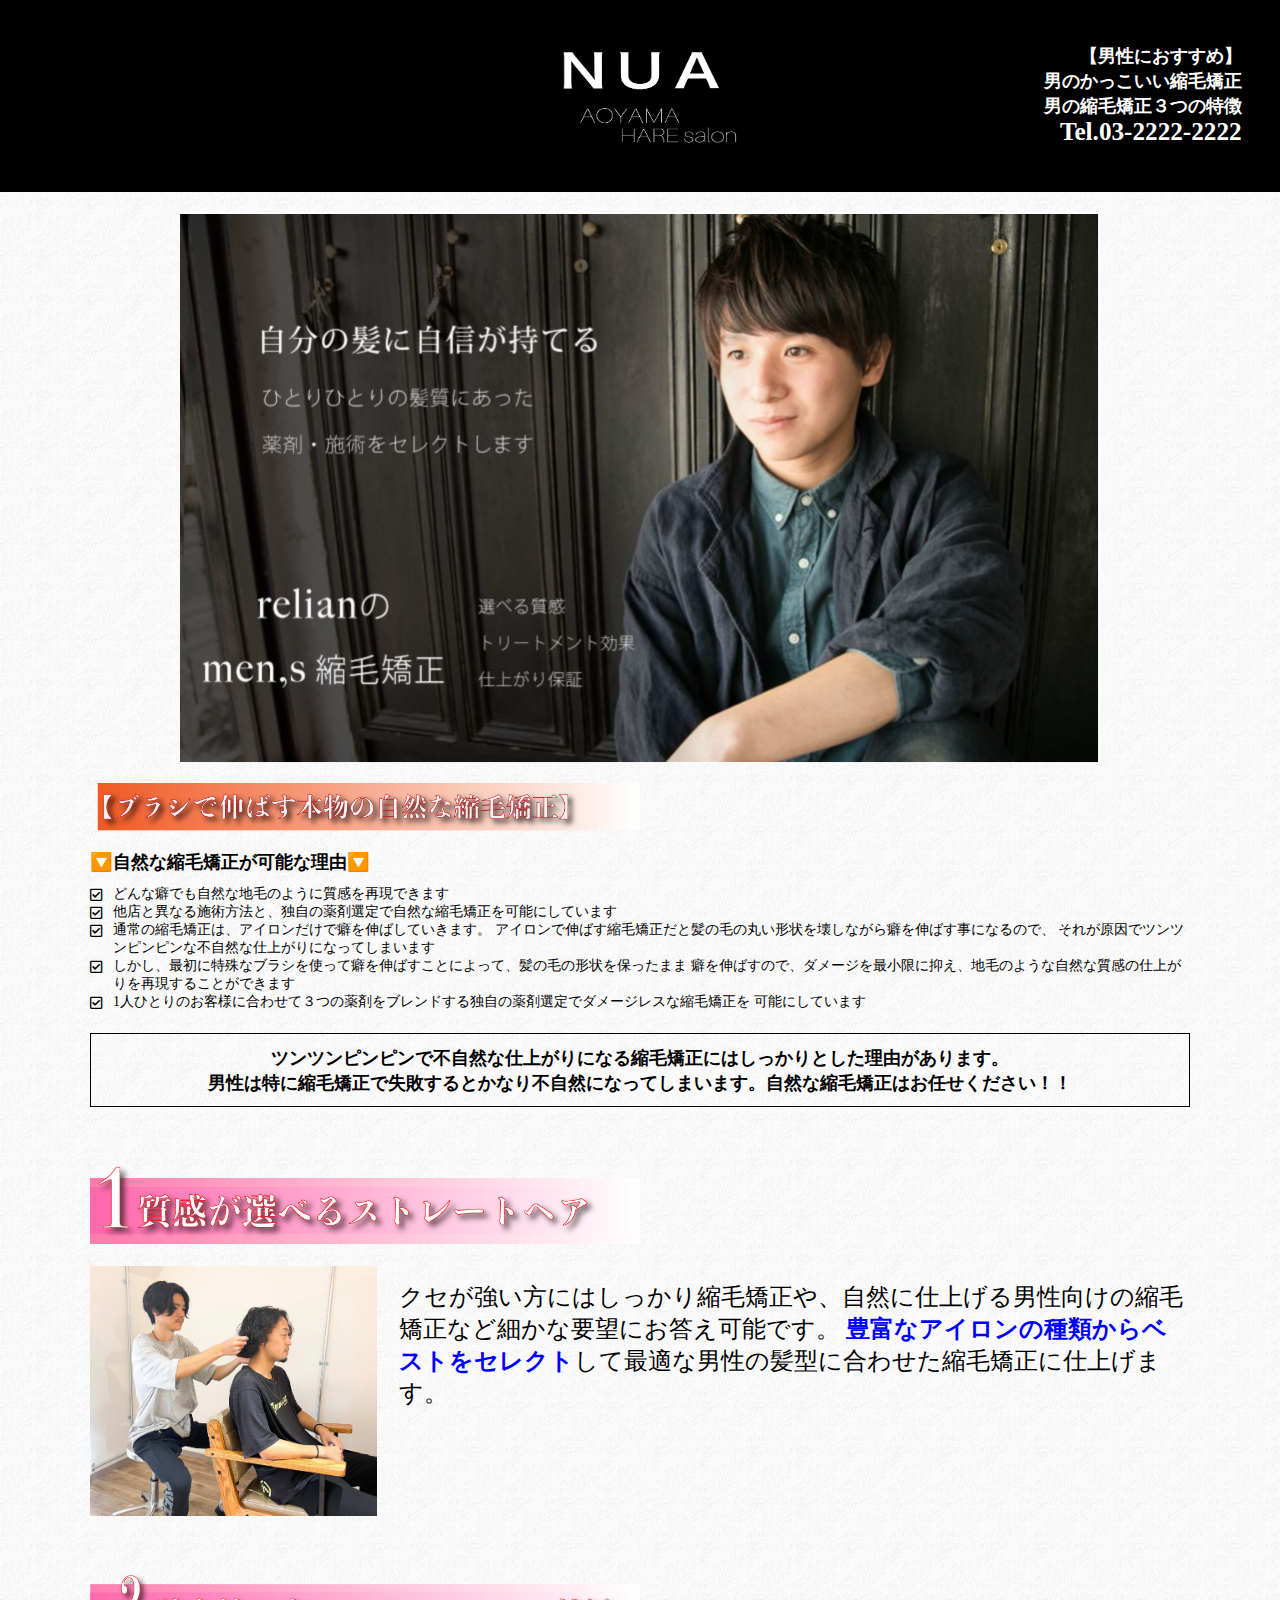
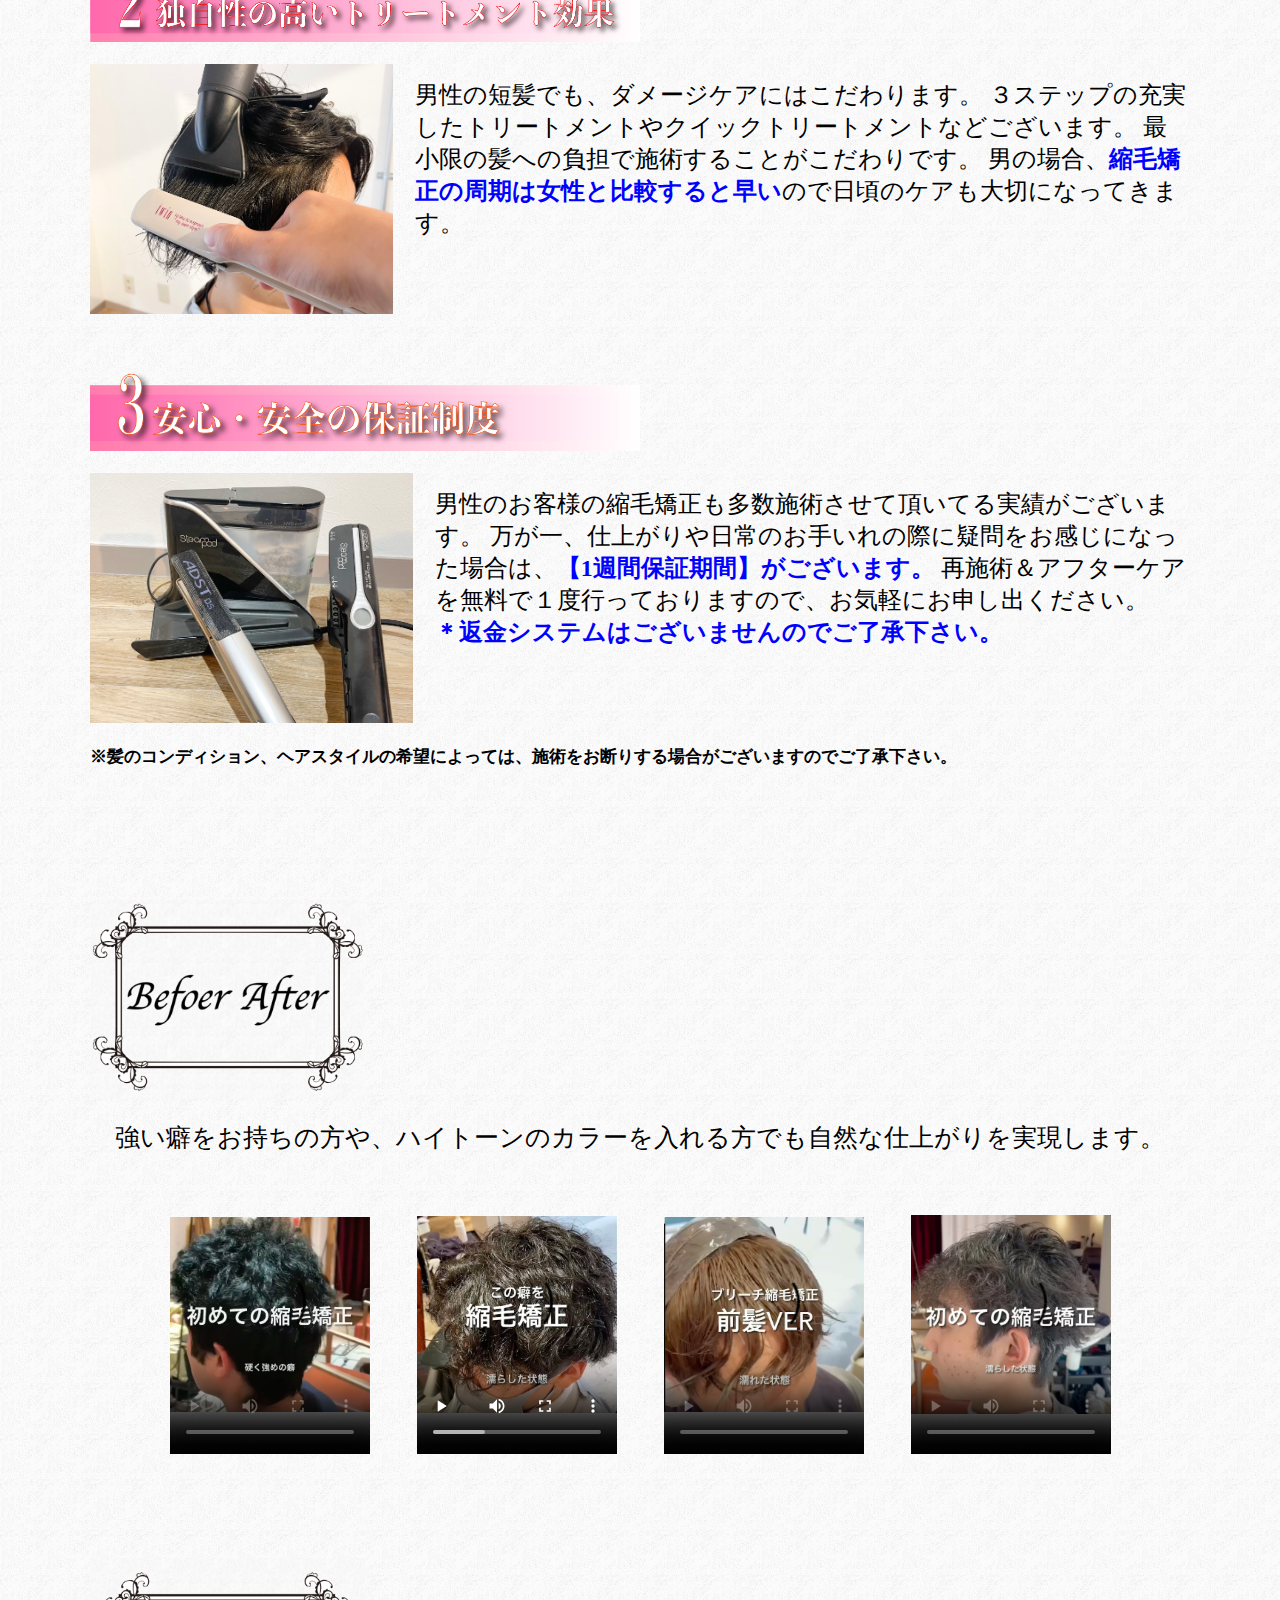
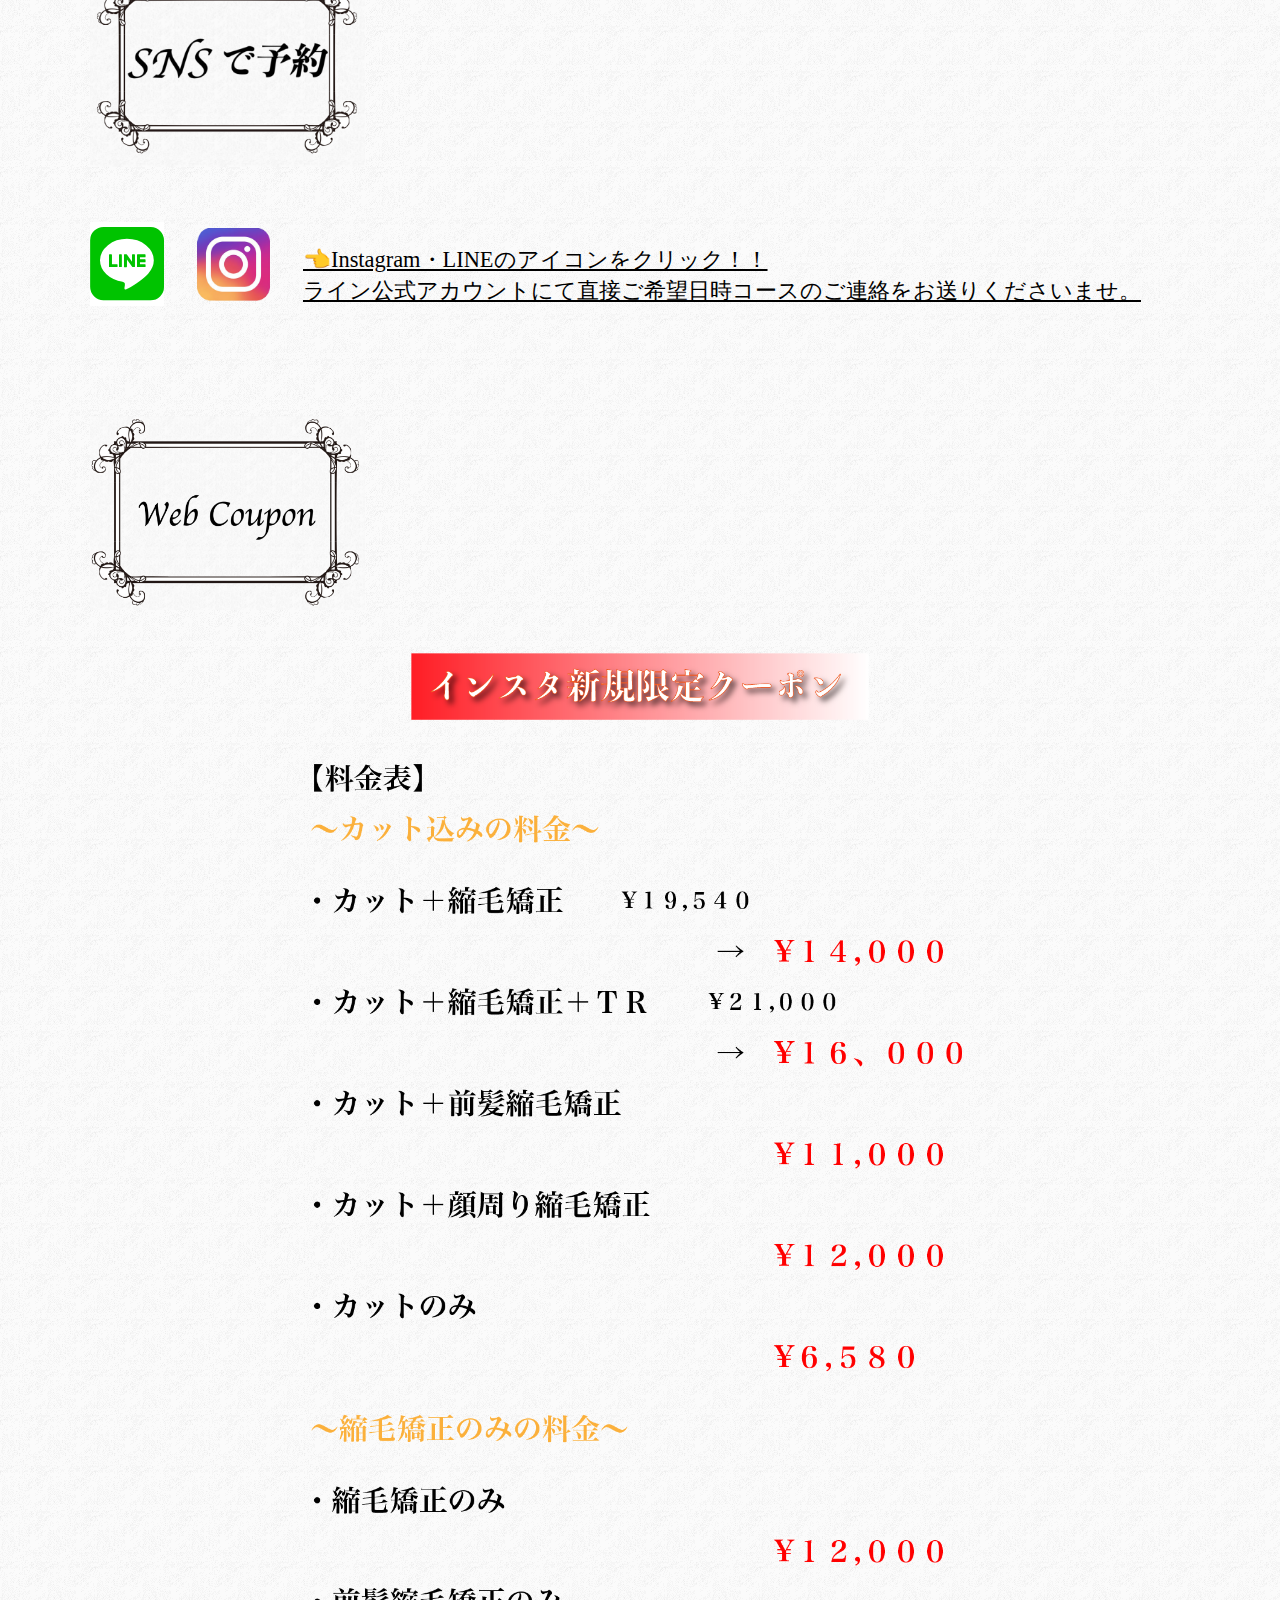
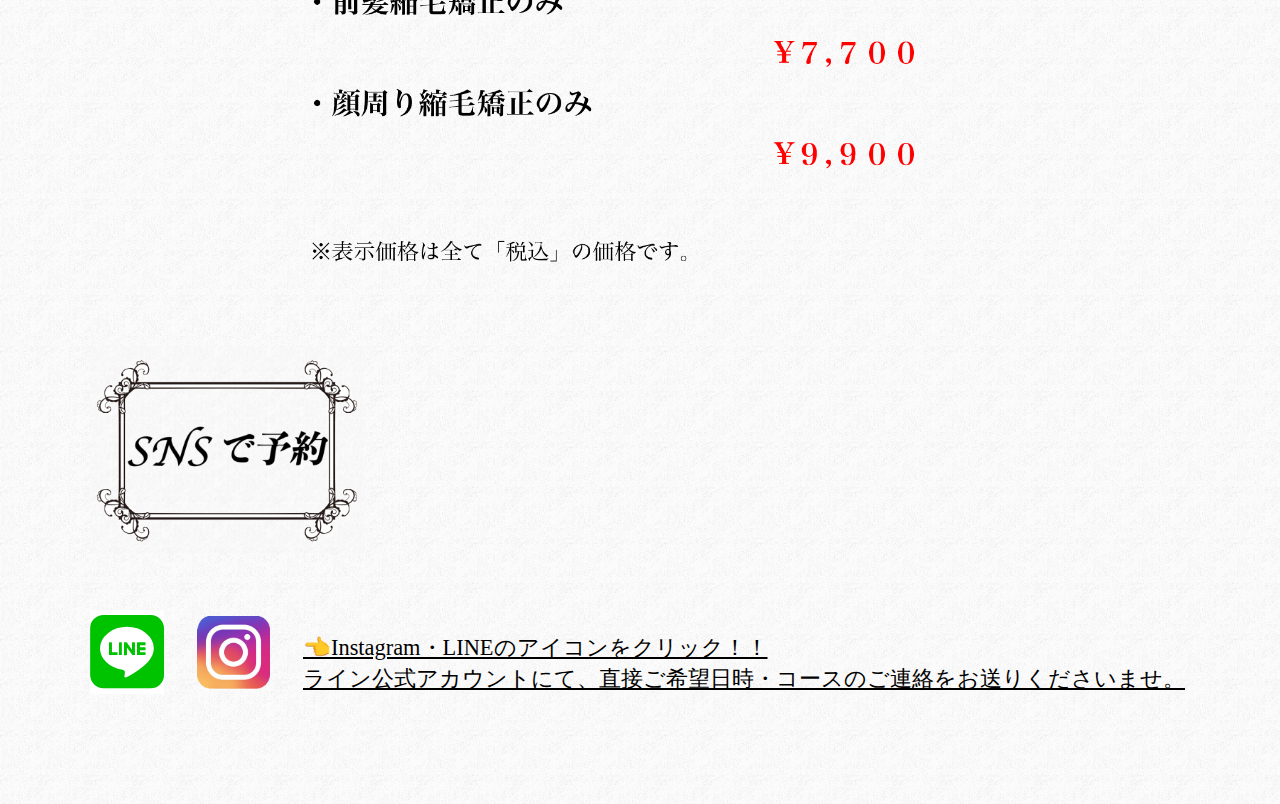
==== index.html @ cebb6ec9 "all repair" ====
<html>
  <head>
    <meta charset="UTF-8">
    <meta name="viewport" content="width=device-width, initial-scale=1.0">
    <title>landing page</title>
    <link rel="stylesheet" href="index.css">
    <link href="https://use.fontawesome.com/releases/v5.15.1/css/all.css" rel="stylesheet">
  </head>
  <body style="background-image: url(images/b001.gif);">
    <header>
      <div class="header-left">
        <a href="#"><img src="images/logo-image1.png" class="logo"></a>
      </div>
      <div class="header-right">
        <h5>【男性におすすめ】</h5>
        <h5>男のかっこいい縮毛矯正</h5>
        <h5>男の縮毛矯正３つの特徴</h5>
        <h4>Tel.03-2222-2222</h4>
      </div>
    </header>

    <div class="main">
      <div class="top-wrapper">
        <img src = "images/top.png" class="top-img">
      </div>
    

      <div class="contents">
        <div class="content">
          <div class="heading">
            <img src="images/top-title_1.png" class="ex-title">
            <h4>🔽自然な縮毛矯正が可能な理由🔽</h4>
          </div>
          <div class="explain">
            <i class="far fa-check-square fa-1x"></i>
            <p>どんな癖でも自然な地毛のように質感を再現できます</p>
          </div>
          <div class="explain">
            <i class="far fa-check-square fa-1x"></i>
            <p>他店と異なる施術方法と、独自の薬剤選定で自然な縮毛矯正を可能にしています</p>
          </div>
          <div class="explain">
              <i class="far fa-check-square fa-1x"></i>
              <p>通常の縮毛矯正は、アイロンだけで癖を伸ばしていきます。
                 アイロンで伸ばす縮毛矯正だと髪の毛の丸い形状を壊しながら癖を伸ばす事になるので、
                それが原因でツンツンピンピンな不自然な仕上がりになってしまいます</p>
          </div>
          <div class="explain">
            <i class="far fa-check-square fa-1x"></i>
            <p>しかし、最初に特殊なブラシを使って癖を伸ばすことによって、髪の毛の形状を保ったまま
               癖を伸ばすので、ダメージを最小限に抑え、地毛のような自然な質感の仕上がりを再現することができます</p>
          </div>
          <div class="explain">
            <i class="far fa-check-square fa-1x"></i>
            <p>1人ひとりのお客様に合わせて３つの薬剤をブレンドする独自の薬剤選定でダメージレスな縮毛矯正を
                 可能にしています</p>
          </div>
          <h3>ツンツンピンピンで不自然な仕上がりになる縮毛矯正にはしっかりとした理由があります。<br>
              男性は特に縮毛矯正で失敗するとかなり不自然になってしまいます。自然な縮毛矯正はお任せください！！</h3>
        </div>
        <div class="titles">
          <div class="title1">
            <img src="images/title.png" class="title-img">
            <div class="procedure">
              <img src="images/sample1.jpg" alt="content1" class="content-img">
              <p>
                クセが強い方にはしっかり縮毛矯正や、自然に仕上げる男性向けの縮毛矯正など細かな要望にお答え可能です。
                <span>豊富なアイロンの種類からベストをセレクト</span>して最適な男性の髪型に合わせた縮毛矯正に仕上げます。
              </p>
            </div>
          </div>

          <div class="title2">
            <img src="images/title2.png" class="title-img2">
            <div class="procedure">
              <img src="images/sample2.jpg" alt="content2" class="content-img2">
              <p>
                男性の短髪でも、ダメージケアにはこだわります。
                ３ステップの充実したトリートメントやクイックトリートメントなどございます。
                最小限の髪への負担で施術することがこだわりです。
                男の場合、<span>縮毛矯正の周期は女性と比較すると早い</span>ので日頃のケアも大切になってきます。
              </p>
            </div>
          </div>

          <div class="title3">
            <img src="images/title3.png" class="title-img">
            <div class="procedure">
              <img src="images/sample3.jpg" alt="content3" class="content-img3">
              <p>
                男性のお客様の縮毛矯正も多数施術させて頂いてる実績がございます。</span>
                万が一、仕上がりや日常のお手いれの際に疑問をお感じになった場合は、<span>【1週間保証期間】がございます。</span>
                再施術＆アフターケアを無料で１度行っておりますので、お気軽にお申し出ください。<br>
                <span>＊返金システムはございませんのでご了承下さい。</span>
              </p>
            </div>
            <h5 class="supplement">※髪のコンディション、ヘアスタイルの希望によっては、施術をお断りする場合がございますのでご了承下さい。</h5>
          </div>
        </div>

        <div class="change">
          <img src="images/b&a.png" class="ba-img">
          <div class="media">
            <p class="introduce">
              強い癖をお持ちの方や、ハイトーンのカラーを入れる方でも自然な仕上がりを実現します。
            </p>
            <video src="images/movie4.mp4" poster="images/pic4.png" controls class="video"></video>
            <video src="images/movie1.mp4" poster="images/pic1.png" controls class="video"></video>
            <video src="images/movie2.mp4" poster="images/pic2.png" controls class="video"></video>
            <video src="images/movie6.mp4" poster="images/pic6.png" controls class="video"></video>
          </div>
        </div>

        <div class="reserve">
          <img src="images/sns.png" class="reserve-img">
          <div class="line">
            <a href="#"><i class="fab fa-line fa-6x"></i></a>
            <a href="https://instagram.com/yamaki161?utm_medium=copy_link"><img src="images/insta.png" class="insta"></a>
            <p>👈Instagram・LINEのアイコンをクリック！！<br>
              ライン公式アカウントにて直接ご希望日時コースのご連絡をお送りくださいませ。
            </p>
          </div>
        </div>
        
        <div class="coupons">
          <img src="images/coupon-title.png" class="coupon-img">
          <div class="coupon">
            <img src="images/coupon.png" class="coupon-price1">
            <img src="images/price1.png" alt="coupon1" class="coupon-price2">
          </div>
        </div>

        <div class="reserve">
          <img src="images/sns.png" class="reserve-img">
          <!-- <h1>SNSで簡単予約</h1> -->
          <div class="line">
            <a href="#"><i class="fab fa-line fa-6x"></i></a>
            <a href="https://instagram.com/yamaki161?utm_medium=copy_link"><img src="images/insta.png" class="insta"></a>
            <p>👈Instagram・LINEのアイコンをクリック！！<br>
              ライン公式アカウントにて、直接ご希望日時・コースのご連絡をお送りくださいませ。
            </p>
          </div>
        </div>
      </div>
    </div>
  </body>
</html>
---- index.css ----
/* リセットCSS */
body {
  font-family: serif;
  font-size: 14px;
  color: black;
  margin: 0 auto;
  /* background-color: white; */
}

h1,h2,h3,h4,h5,h6,p {
  padding: 0 0;
  margin: 0;
}

ul,li {
  padding: 0;
  margin: 0;
}

/* header */
header {
  background-color: black;
  display: flex;

}

.header-left {
  width: 60%;
  margin-left: 30%;
}

.header-right {
  color: white;
  margin-top: 30px;
  padding-top: 1%;
  padding-right: 3%;
  width: 40%;
  text-align: right;
}

.header-right h5 {
  font-size: 130%;
}

.header-right h4 {
  font-size: 180%;
  text-align: right;
}

.logo {
  width: 220px;
  height: 120px;
  margin: 7% auto;
  display: block;
}

/* ここからメイン */
.top-img {
  width: 920px;
  margin: 20px auto;
  display: block;
}

.contents {
  width: 1100px;
  margin: 20px auto;
}

.ex-title {
  width: 50%;
}

.heading h4 {
  margin: 1% 0;
  font-size: 130%;
}

.fa-check-square {
  margin-top: 0.2%;
  margin-right: 1%;
}

.explain {
  display: flex;
}

.content h3 {
  margin-top: 2%;
  border: 1px solid  black;
  padding: 1% 3%;
  font-size: 130%;
  text-align: center;
}

.title1 span, .title2 span, .title3 span {
  color: blue;
  font-weight: bold;
}

.title1 p, .title2 p, .title3 p { 
  margin-left: 2%;
  margin-top: 15px;
}

.title1 , .title2 , .title3  { 
  margin-top: 5%;
}

.title-img {
  width: 50%;
  margin-bottom: 2%;
}

.title-img2 {
  width: 50%;
  margin-bottom: 2%;
}

.content-img, .content-img3, .content-img2 {
  height: 250px;
}

.procedure {
  display: flex;
  /* text-align: center; */
}

.procedure p { 
  font-size: 170%;
}

.supplement {
  font-size: 120%;
  flex-wrap: nowrap;
  margin-top: 2%;
}

.change {
  margin-top: 7%;
  margin-bottom: 2%;
  font-size: 200%;
}

.ba-img {
  width: 25%;
  margin-top: 5%;
}

.media {
  width: 1100px;
  margin: 0 auto;
  text-align: center;
}

.introduce {
  font-size: 90%;
  margin-top: 2%;
}

.video {
  width: 200px;
  height: 280px;
  margin: 20px;
}

.coupon {
  text-align: center;
}

.coupons {
  text-align: left;
  margin-bottom: 80px;
}

.coupon-img {
  width: 25%;
  margin-bottom: 3%;
}

.coupon-price1 {
  height: 70px;
  display: flex;
  flex-direction: column;
  margin: 10px auto 40px;
}

.coupon-price2 {
  width: 60%;
}

.reserve {
  margin: 7% 0 10%;
}

.reserve-img {
  width: 25%;
  margin-bottom: 3%;
}

.reserve h1 {
  color: white;
  background-color: black;
  width: 22%;
  height: 5%;
  padding: 2% 3%;
  font-size: 155%;
  display: block;
}

.line {
  display: flex;
  align-items: flex-end;
  margin-top: 2%;
}

.line a {
  margin-right: 3%;
}

.fa-line {
  color: #00c300;
  background-color: white;
}

.insta {
  width: 73px;
  margin-bottom: 5px;
}

.reserve p {
  font-size: 160%;
  /* border-bottom: double 1px black; */
  text-decoration:underline solid black;
}


/* レスポンシブ携帯 */
@media screen and (max-width: 599px) {
  /* タブレット用レイアウト 600px以上の範囲に収めるデザインはこの中に記述 */

  .logo {
    width: 90px;
    height: 40px;
    margin: 7% auto;
    display: block;
  }

  .header-right {
    width: 48%;
    margin-top: initial;
  }

  .header-right h5 {
    font-size: 60%;
  }

  .header-right h4 {
    font-size: 60%;
  }

  .top-img {
    width: 340px;
    margin: 10px auto;
  }

  .contents, .change, .coupons, .reserve {
    width: 360px;
  }

  .content {
    width: 360px;
    margin: 0 auto;
  }

  .ex-title {
    width: 55%;
  }

  .content h4 {
    font-size: 75%;
  }

  .content h3 {
    font-size: 70%;
  }

  .titles {
    width: 360px;
    margin: 20px auto;
  }

  .title-img {
    width: 60%;
  }
  
  .title-img2 {
    width: 70%;
  }

  .explain p {
    flex-wrap: wrap;
    font-size: 60%;
  }

  .content-img, .content-img2 {
    height: 120px;
  }

  .content-img3 {
    height: 130px;
  }

  .procedure p {
    flex-wrap: wrap;
    font-size: 60%;
    width: 350px;
    margin-top: 1px;
  }

  .supplement {
    font-size: 60%;
  }

  .media {
    width: 360px;
  }

  .introduce {
    font-size: 60%;
  }

  .video {
    width: 130px;
    height: 180px;
    margin: 10px;
  }

  .coupon-price1 {
    width: 300px;
    height: 40px;
  }

  .coupon-price2 {
    width: 75%;
  }
  
  .reserve p {
    font-size: 80%;
    flex-wrap: wrap;
  }

}

 /* i pad  */
 @media screen and (min-width:768px) and ( max-width:1024px) {
  .top-img {
    width: 700px;
    margin: 20px auto;
  }

  .contents, .change, .coupons, .reserve {
    width: 700px;
  }

  .content {
    width: 700px;
    margin: 0 auto;
  }

  .ex-title {
    width: 55%;
  }

  .content h4 {
    font-size: 95%;
  }

  .content h3 {
    font-size: 90%;
  }

  .titles {
    width: 700px;
    margin: 20px auto;
  }

  .explain p {
    flex-wrap: wrap;
    font-size: 80%;
  }

  /* .content-img, .content-img3 {
    height: 30px;
    width: 180px;
  }

  .content-img2 {
    height: 250px;
  } */

  .content-img {
    margin-top: 2%;
  }

  .procedure p {
    flex-wrap: wrap;
    font-size: 118%;
    width: 700px;
  }

  .supplement {
    font-size: 90%;
  }

  .media {
    width: 700px;
  }

  .introduce {
    font-size: 90%;
  }

  .video {
    width: 250px;
    height: 280px;
    margin-right: 20px;
  }

  .coupon-price1 {
    width: 400px;
    height: 40px;
  }

  .coupon-price2 {
    width: 75%;
  }
  
  .reserve p {
    font-size: 100%;
    flex-wrap: wrap;
  }

}
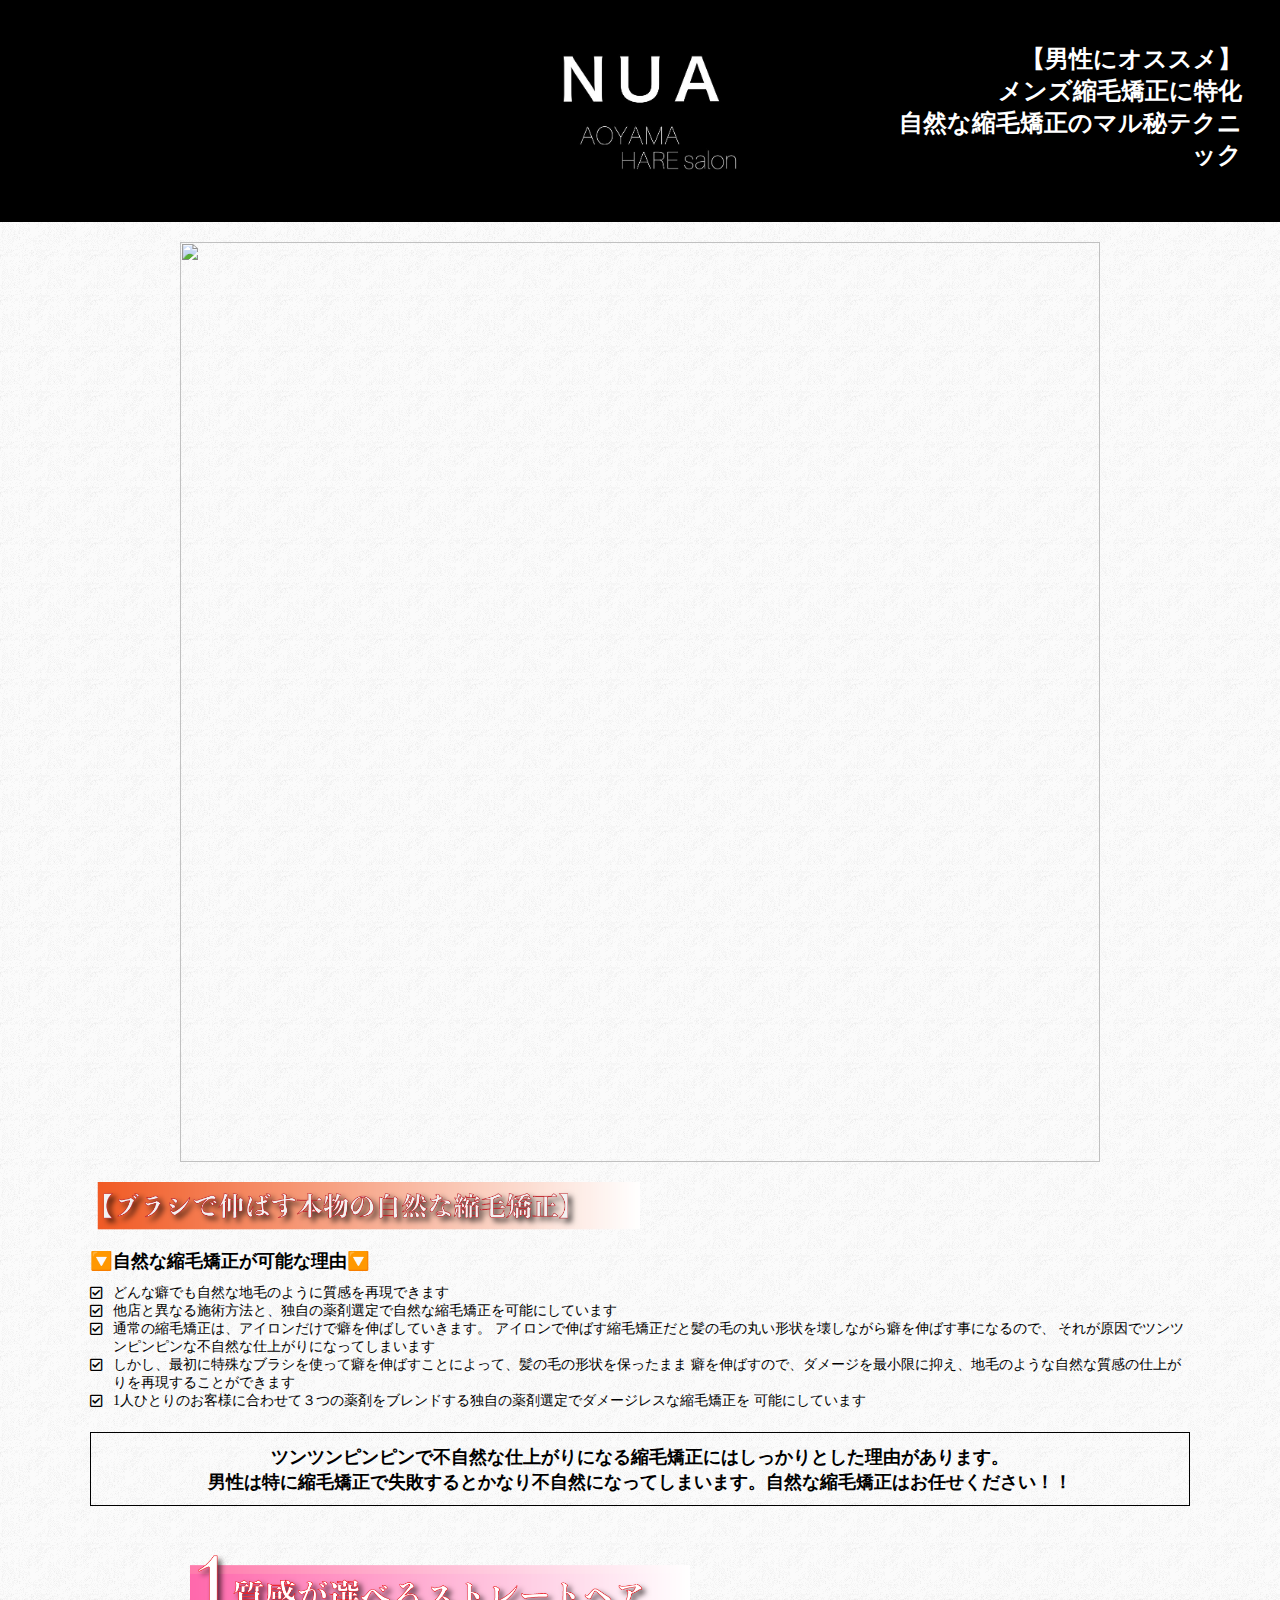
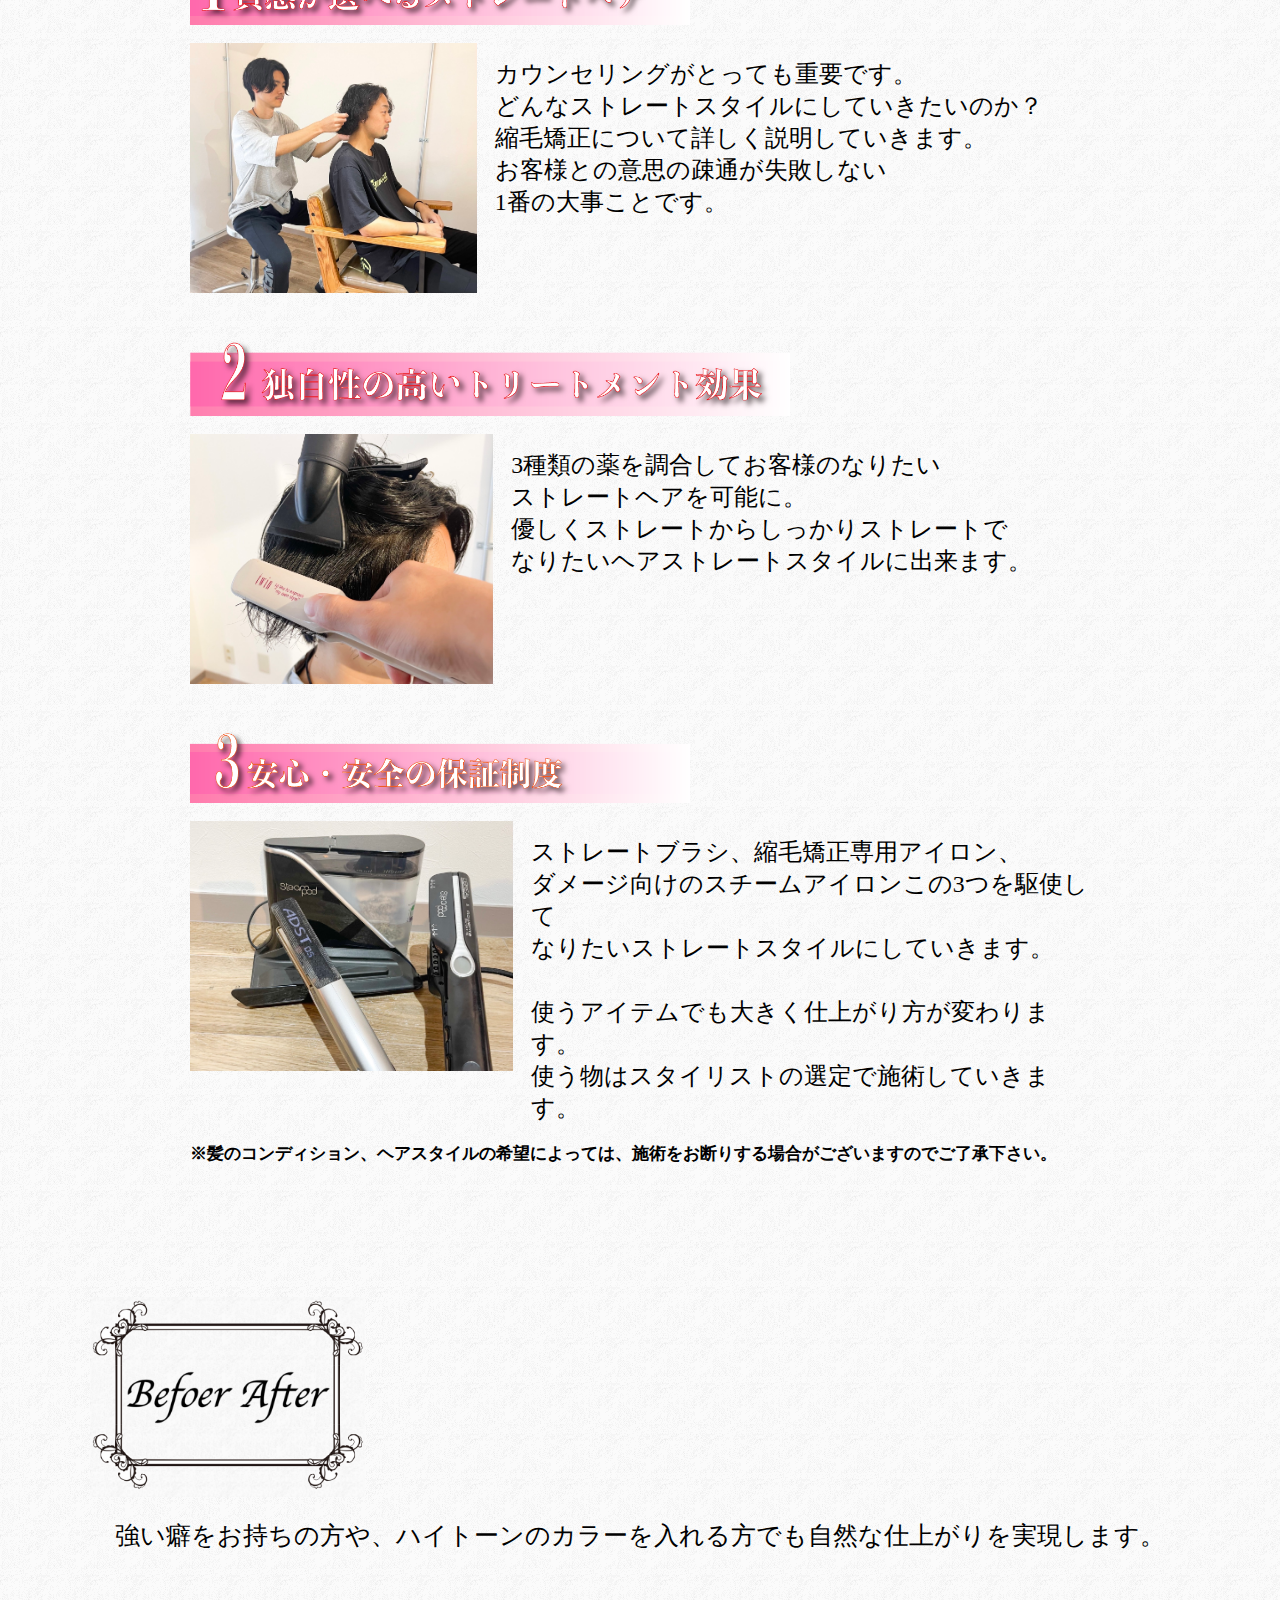
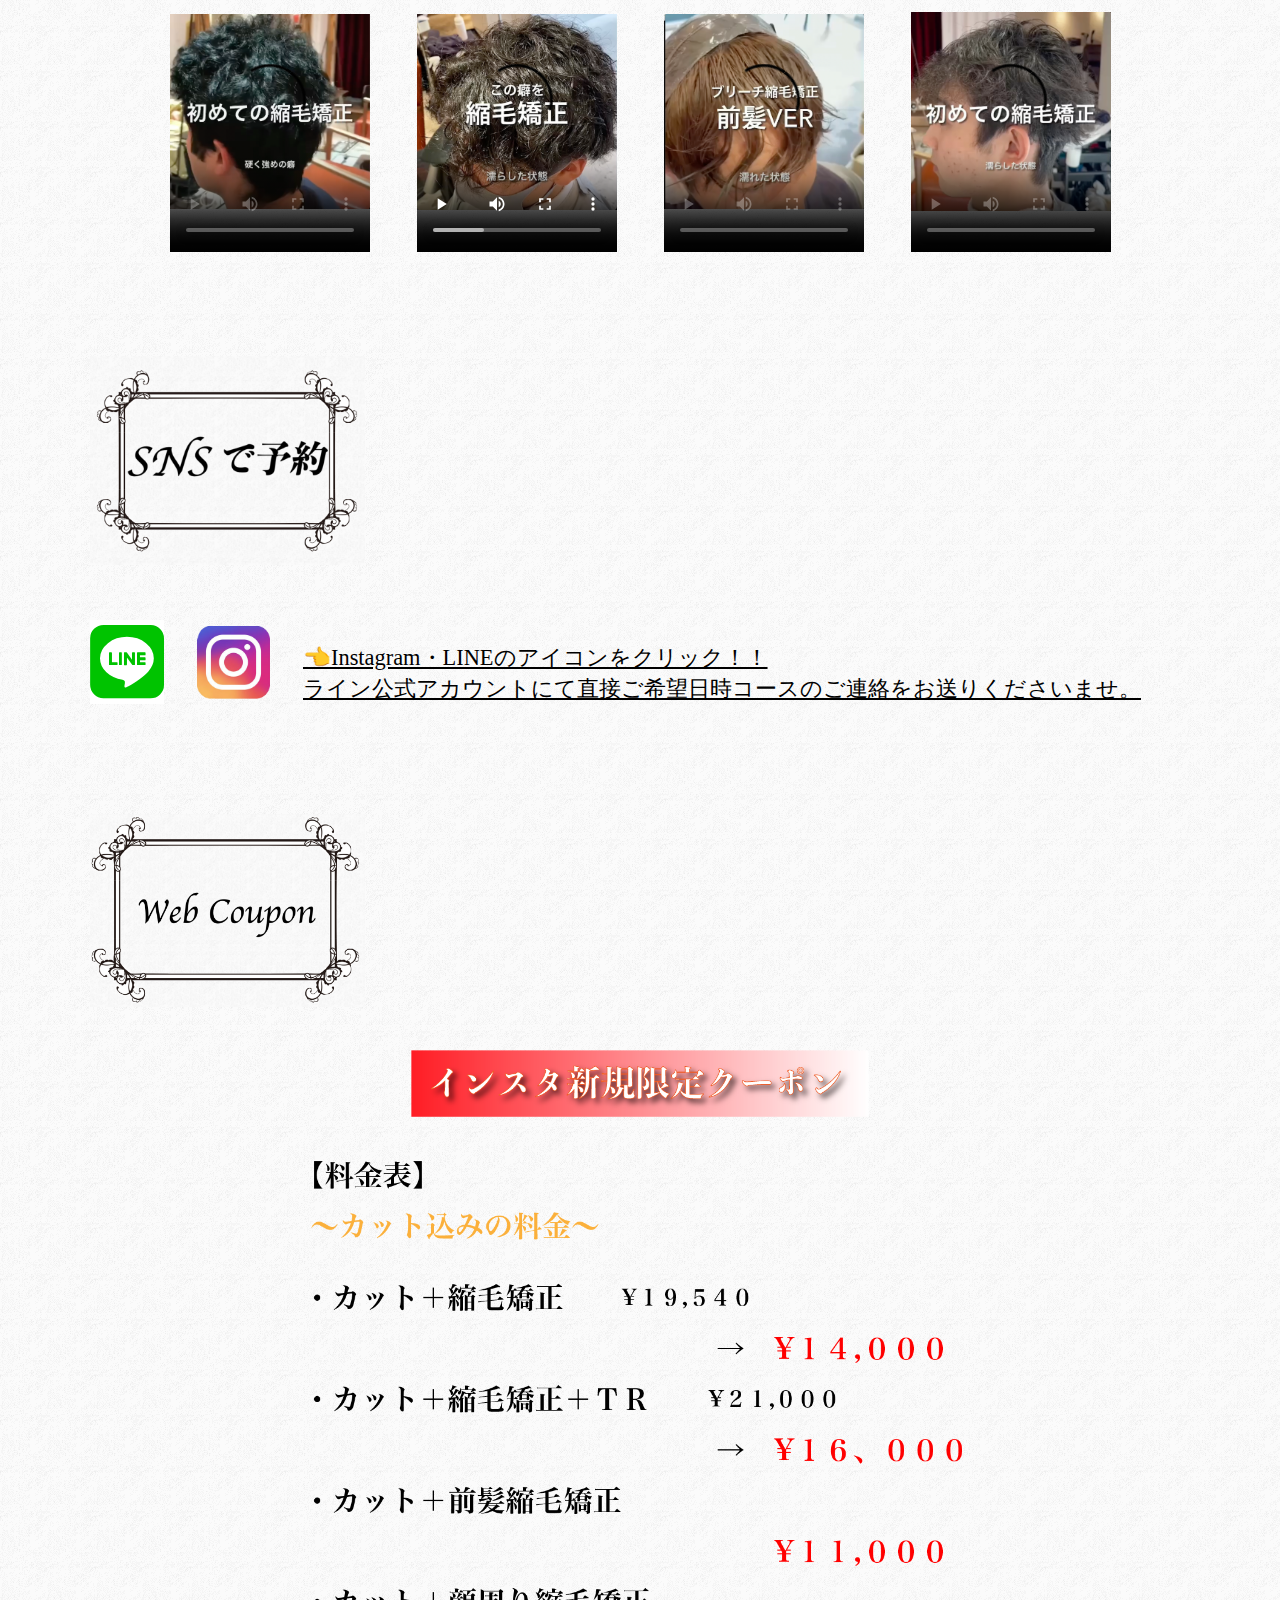
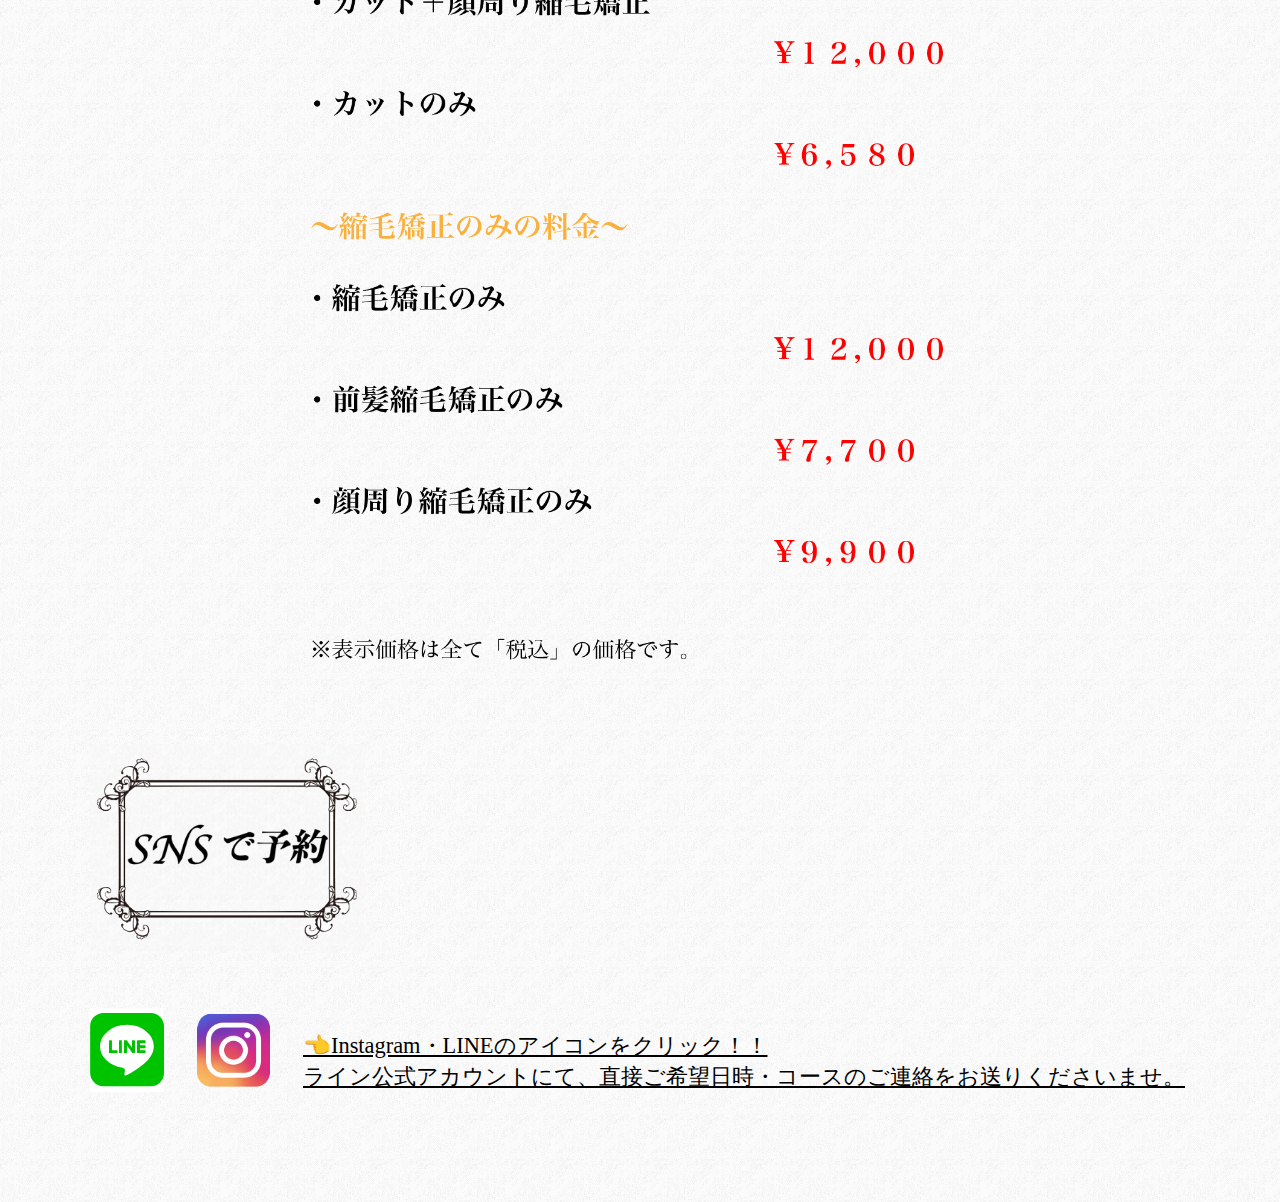
==== commit d895f1d9: "all repair" ====
--- a/index.html
+++ b/index.html
@@ -12,16 +12,15 @@
         <a href="#"><img src="images/logo-image1.png" class="logo"></a>
       </div>
       <div class="header-right">
-        <h5>【男性におすすめ】</h5>
-        <h5>男のかっこいい縮毛矯正</h5>
-        <h5>男の縮毛矯正３つの特徴</h5>
-        <h4>Tel.03-2222-2222</h4>
+        <h6>【男性にオススメ】</h6>
+        <h6>メンズ縮毛矯正に特化</h6>
+        <h6>自然な縮毛矯正のマル秘テクニック</h6>
       </div>
     </header>
 
     <div class="main">
       <div class="top-wrapper">
-        <img src = "images/top.png" class="top-img">
+        <img src = "images/salon2.png" class="top-img">
       </div>
     
 
@@ -64,8 +63,11 @@
             <div class="procedure">
               <img src="images/sample1.jpg" alt="content1" class="content-img">
               <p>
-                クセが強い方にはしっかり縮毛矯正や、自然に仕上げる男性向けの縮毛矯正など細かな要望にお答え可能です。
-                <span>豊富なアイロンの種類からベストをセレクト</span>して最適な男性の髪型に合わせた縮毛矯正に仕上げます。
+                カウンセリングがとっても重要です。<br>
+                どんなストレートスタイルにしていきたいのか？<br>
+                縮毛矯正について詳しく説明していきます。<br>
+                お客様との意思の疎通が失敗しない<br>
+                1番の大事ことです。
               </p>
             </div>
           </div>
@@ -75,10 +77,10 @@
             <div class="procedure">
               <img src="images/sample2.jpg" alt="content2" class="content-img2">
               <p>
-                男性の短髪でも、ダメージケアにはこだわります。
-                ３ステップの充実したトリートメントやクイックトリートメントなどございます。
-                最小限の髪への負担で施術することがこだわりです。
-                男の場合、<span>縮毛矯正の周期は女性と比較すると早い</span>ので日頃のケアも大切になってきます。
+                3種類の薬を調合してお客様のなりたい<br>
+                ストレートヘアを可能に。<br>
+                優しくストレートからしっかりストレートで<br>
+                なりたいヘアストレートスタイルに出来ます。
               </p>
             </div>
           </div>
@@ -88,10 +90,12 @@
             <div class="procedure">
               <img src="images/sample3.jpg" alt="content3" class="content-img3">
               <p>
-                男性のお客様の縮毛矯正も多数施術させて頂いてる実績がございます。</span>
-                万が一、仕上がりや日常のお手いれの際に疑問をお感じになった場合は、<span>【1週間保証期間】がございます。</span>
-                再施術＆アフターケアを無料で１度行っておりますので、お気軽にお申し出ください。<br>
-                <span>＊返金システムはございませんのでご了承下さい。</span>
+                ストレートブラシ、縮毛矯正専用アイロン、<br>
+                ダメージ向けのスチームアイロンこの3つを駆使して<br>
+                なりたいストレートスタイルにしていきます。<br>
+　　　　　　　　　 <br>
+                使うアイテムでも大きく仕上がり方が変わります。<br>
+                使う物はスタイリストの選定で施術していきます。<br>
               </p>
             </div>
             <h5 class="supplement">※髪のコンディション、ヘアスタイルの希望によっては、施術をお断りする場合がございますのでご了承下さい。</h5>
--- a/index.css
+++ b/index.css
@@ -38,18 +38,14 @@
   text-align: right;
 }
 
-.header-right h5 {
-  font-size: 130%;
-}
-
-.header-right h4 {
-  font-size: 180%;
+.header-right h6 {
+  font-size: 170%;
   text-align: right;
 }
 
 .logo {
   width: 220px;
-  height: 120px;
+  height: 150px;
   margin: 7% auto;
   display: block;
 }
@@ -92,6 +88,11 @@
   text-align: center;
 }
 
+.titles {
+  width: 900px;
+  margin: 0 auto;
+}
+
 .title1 span, .title2 span, .title3 span {
   color: blue;
   font-weight: bold;
@@ -107,12 +108,12 @@
 }
 
 .title-img {
-  width: 50%;
+  width: 500px;
   margin-bottom: 2%;
 }
 
 .title-img2 {
-  width: 50%;
+  width: 600px;
   margin-bottom: 2%;
 }
 
@@ -286,11 +287,14 @@
 
   .titles {
     width: 360px;
-    margin: 20px auto;
   }
 
   .title-img {
     width: 60%;
+  }
+
+  .procedure {
+    text-align: center;
   }
   
   .title-img2 {
@@ -302,12 +306,19 @@
     font-size: 60%;
   }
 
-  .content-img, .content-img2 {
+  .content-img2 {
+    width: 180px;
+    height: 130px;
+  }
+
+  .content-img, .content-img3 {
     height: 120px;
-  }
-
-  .content-img3 {
-    height: 130px;
+    width: 180px;
+  }
+
+  .procedure {
+    flex-direction: column;
+    
   }
 
   .procedure p {
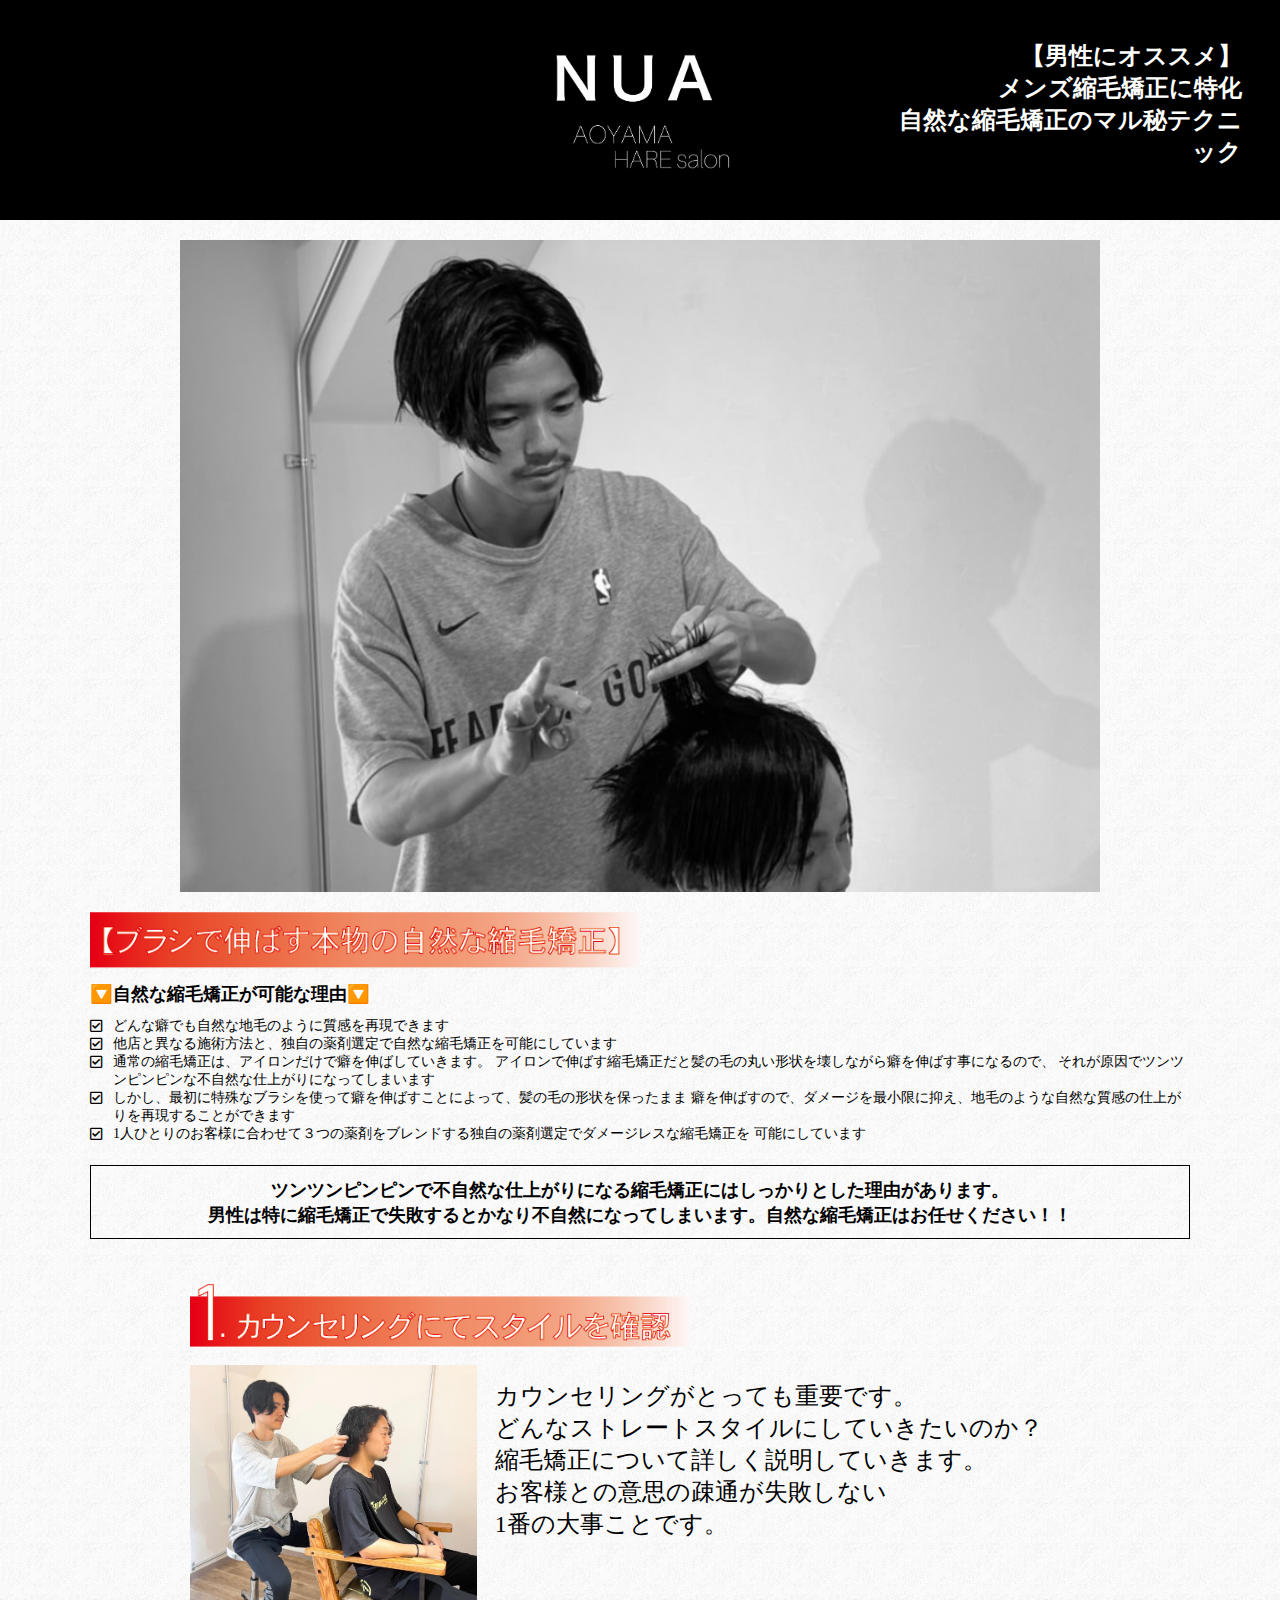
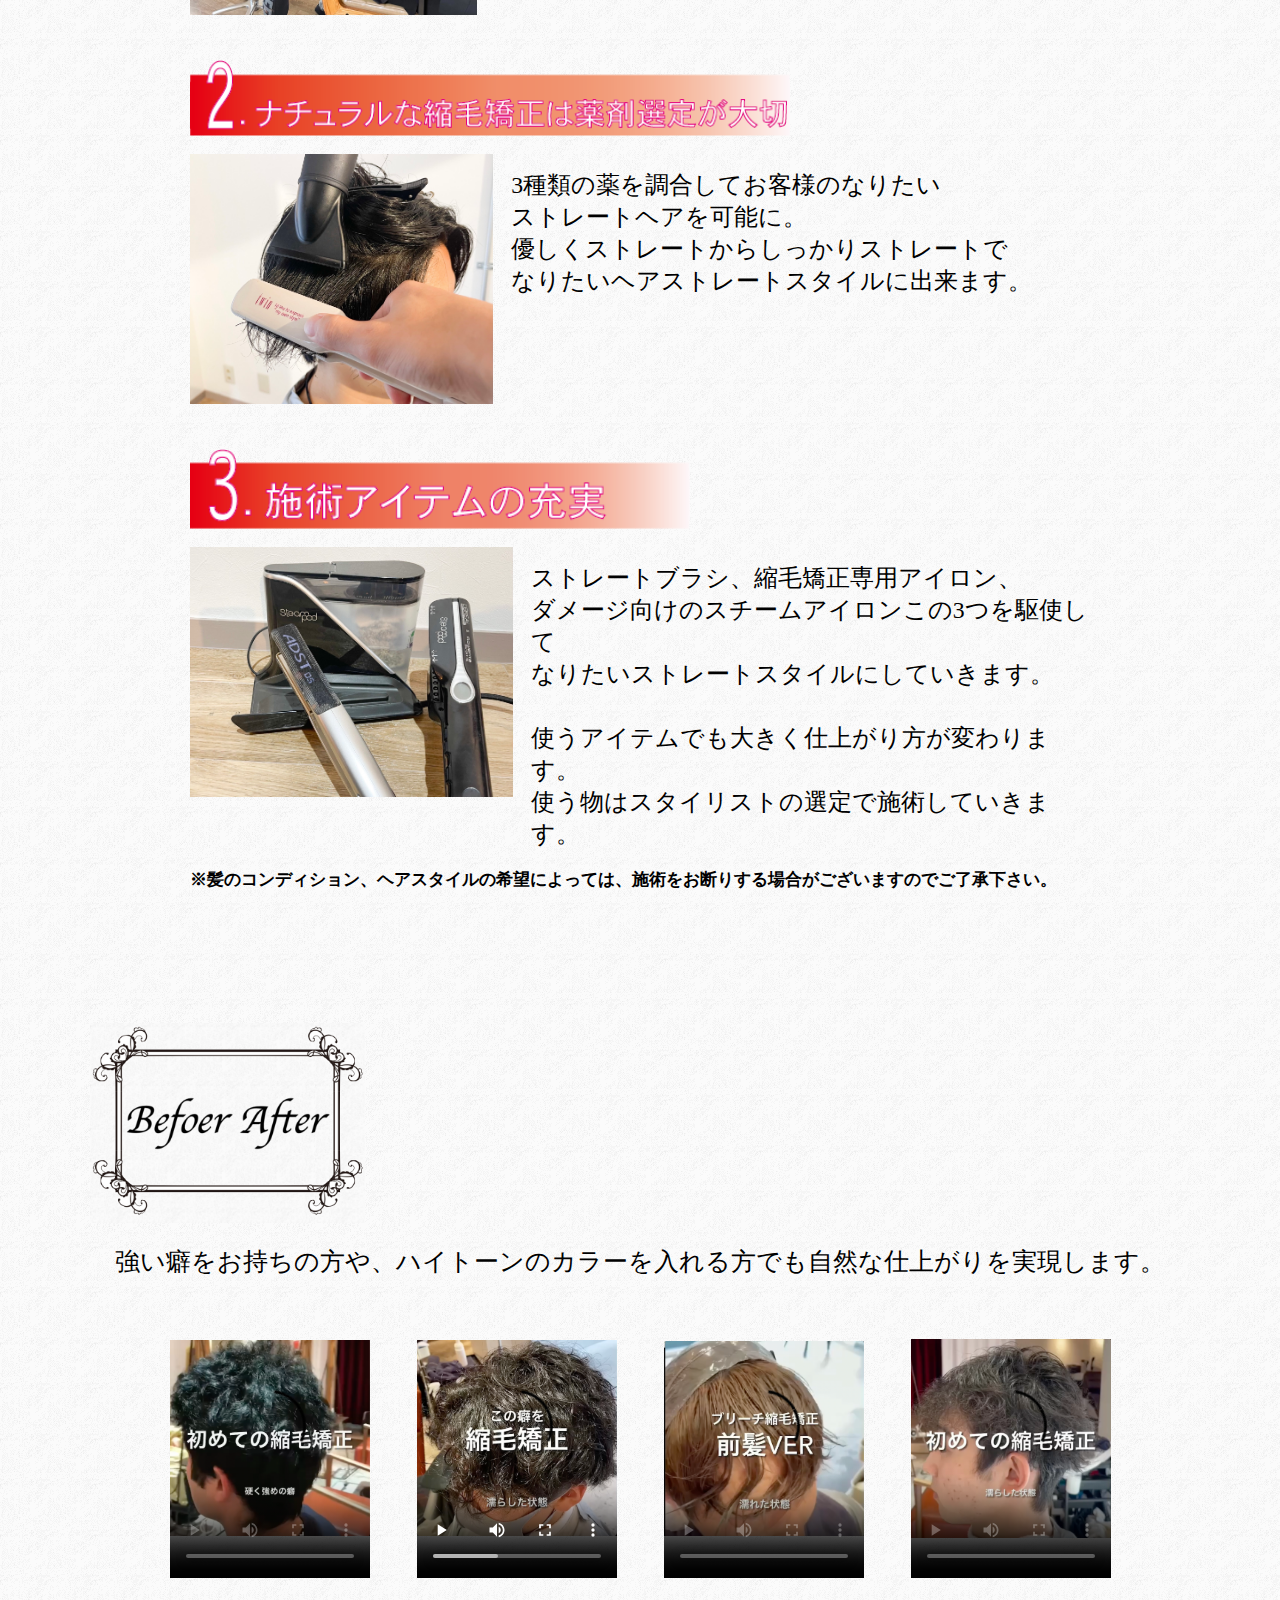
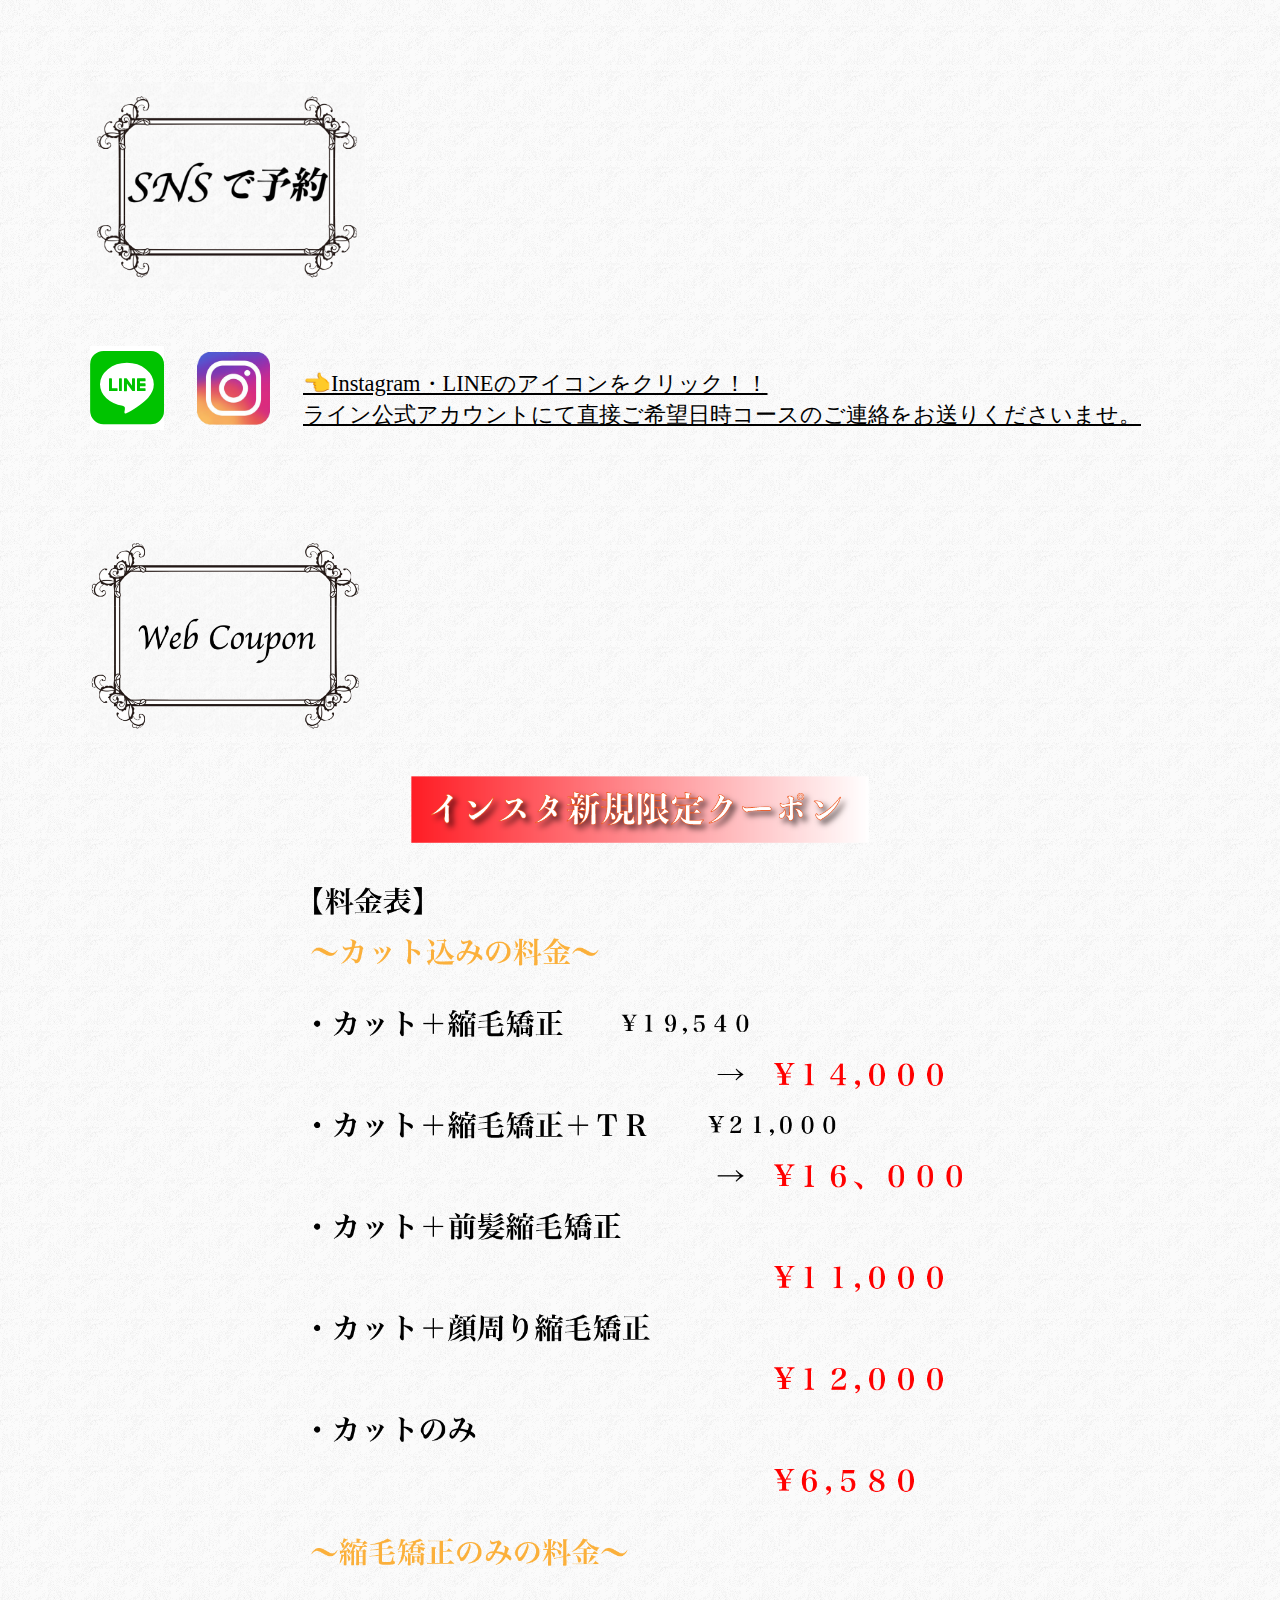
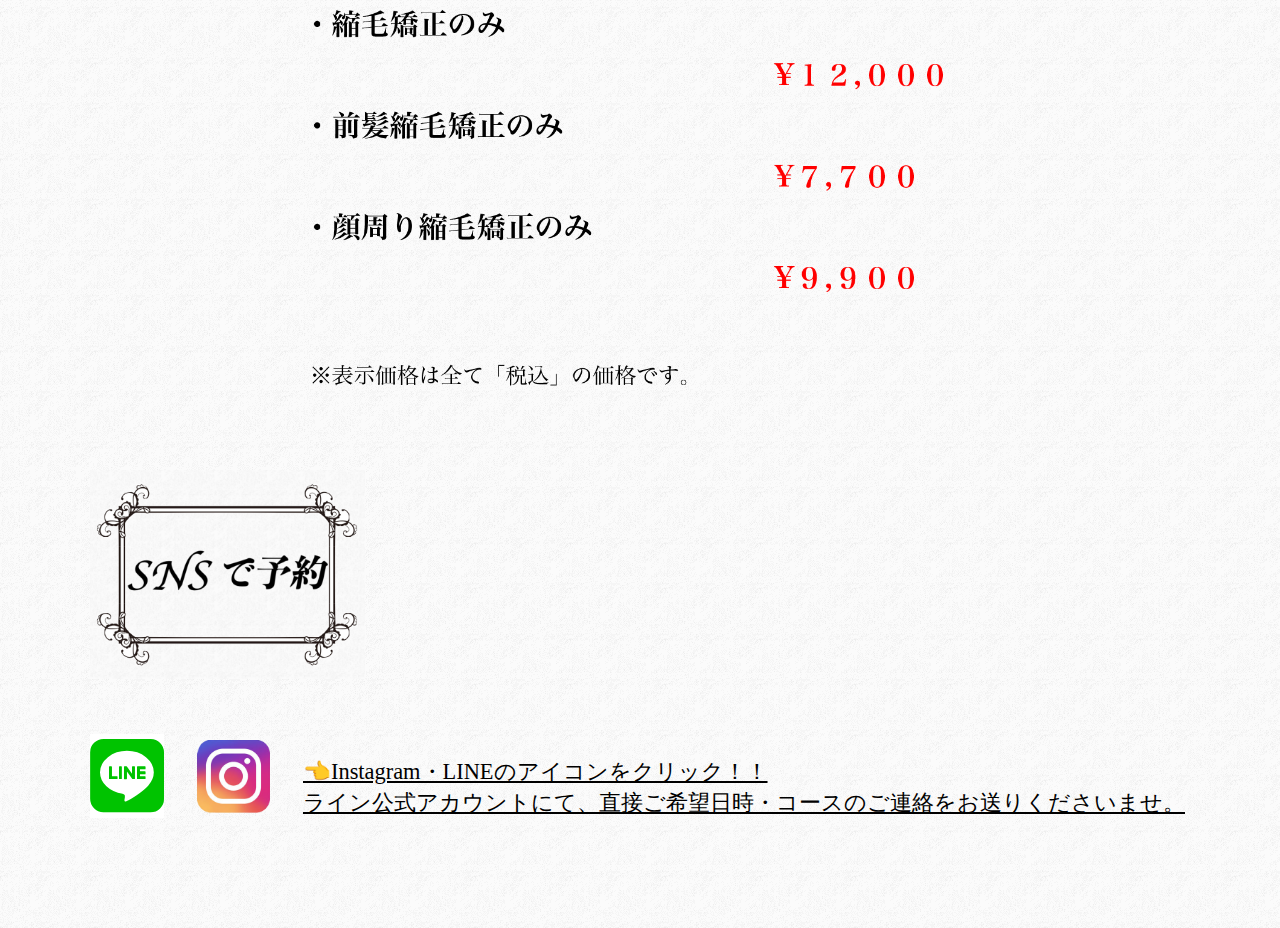
==== commit 5f1ff624: "top-title" ====
--- a/index.html
+++ b/index.html
@@ -27,7 +27,7 @@
       <div class="contents">
         <div class="content">
           <div class="heading">
-            <img src="images/top-title_1.png" class="ex-title">
+            <img src="images/top-title.png" class="ex-title">
             <h4>🔽自然な縮毛矯正が可能な理由🔽</h4>
           </div>
           <div class="explain">
--- a/index.css
+++ b/index.css
@@ -32,9 +32,9 @@
 .header-right {
   color: white;
   margin-top: 30px;
-  padding-top: 1%;
+  padding-top: 10px;
   padding-right: 3%;
-  width: 40%;
+  width: 43%;
   text-align: right;
 }
 
@@ -240,8 +240,8 @@
   /* タブレット用レイアウト 600px以上の範囲に収めるデザインはこの中に記述 */
 
   .logo {
-    width: 90px;
-    height: 40px;
+    width: 110px;
+    height: 65px;
     margin: 7% auto;
     display: block;
   }
@@ -251,13 +251,10 @@
     margin-top: initial;
   }
 
-  .header-right h5 {
+  .header-right h6 {
     font-size: 60%;
   }
 
-  .header-right h4 {
-    font-size: 60%;
-  }
 
   .top-img {
     width: 340px;
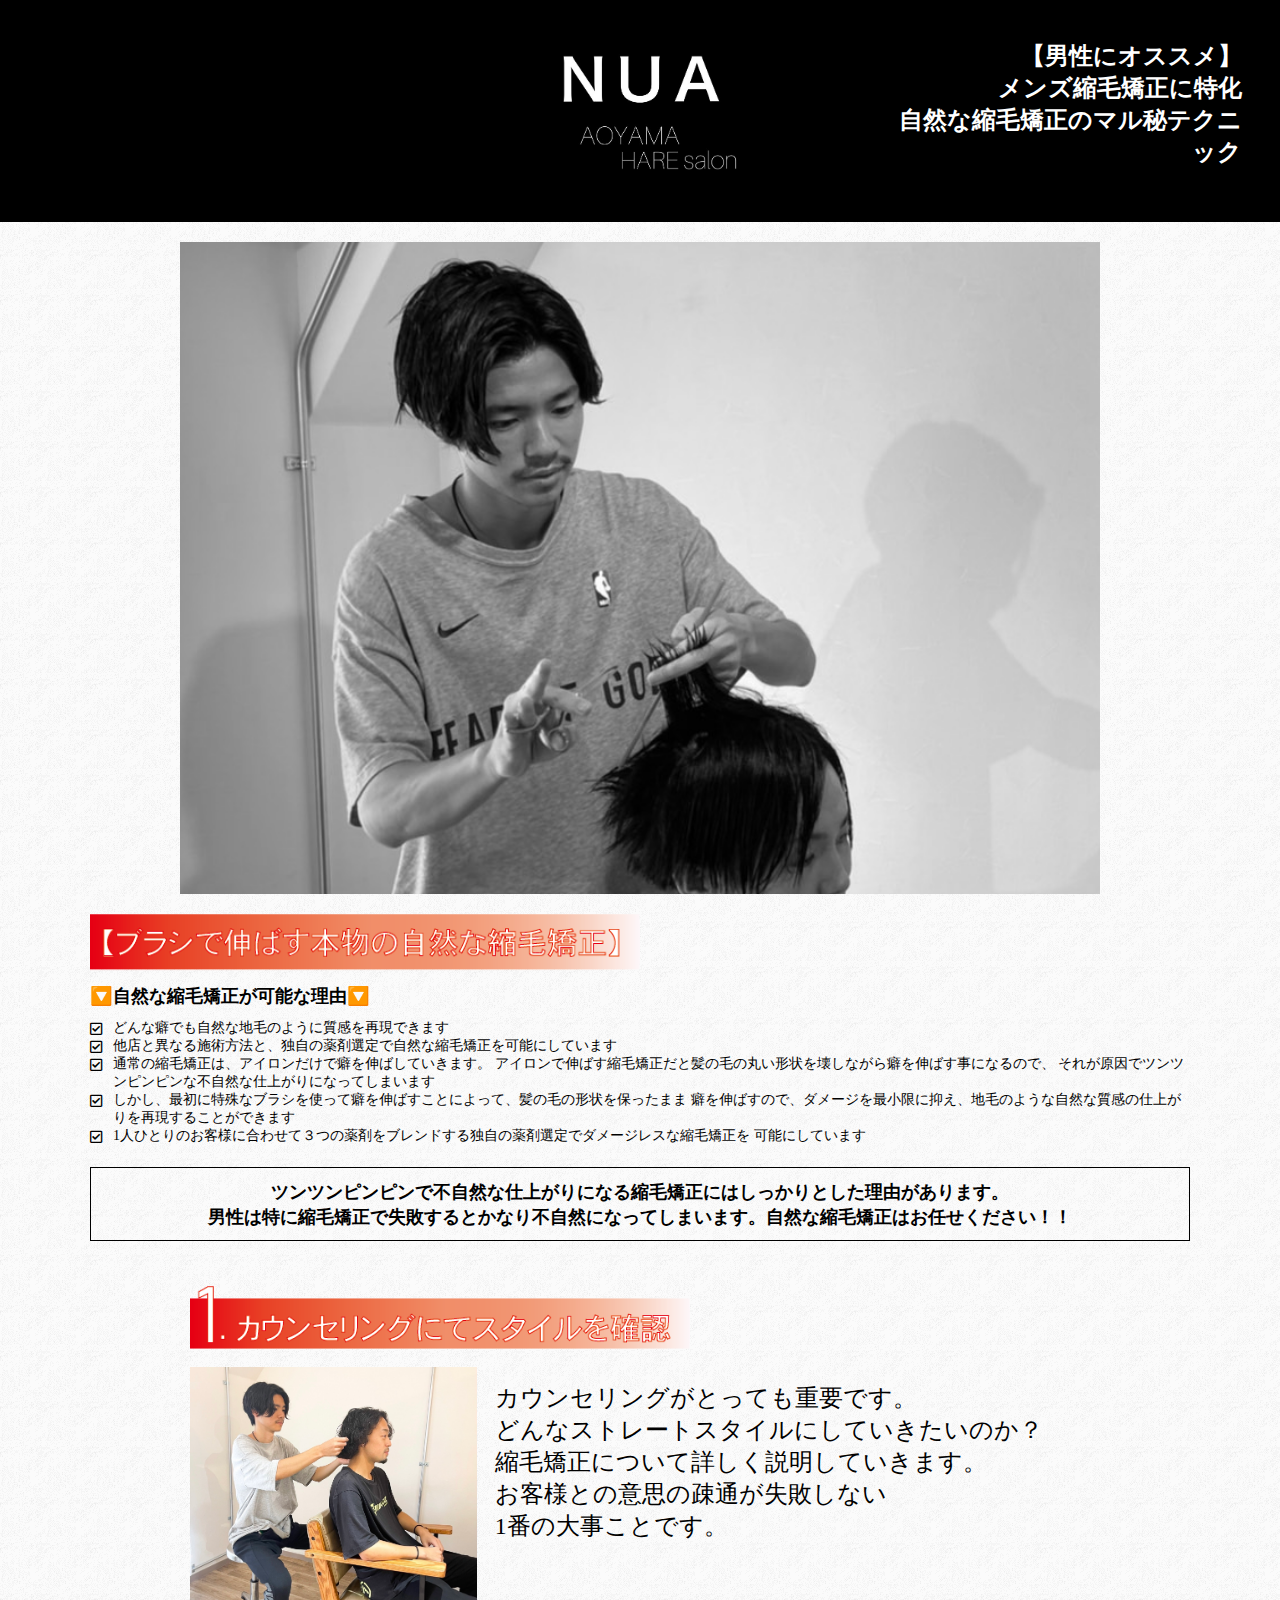
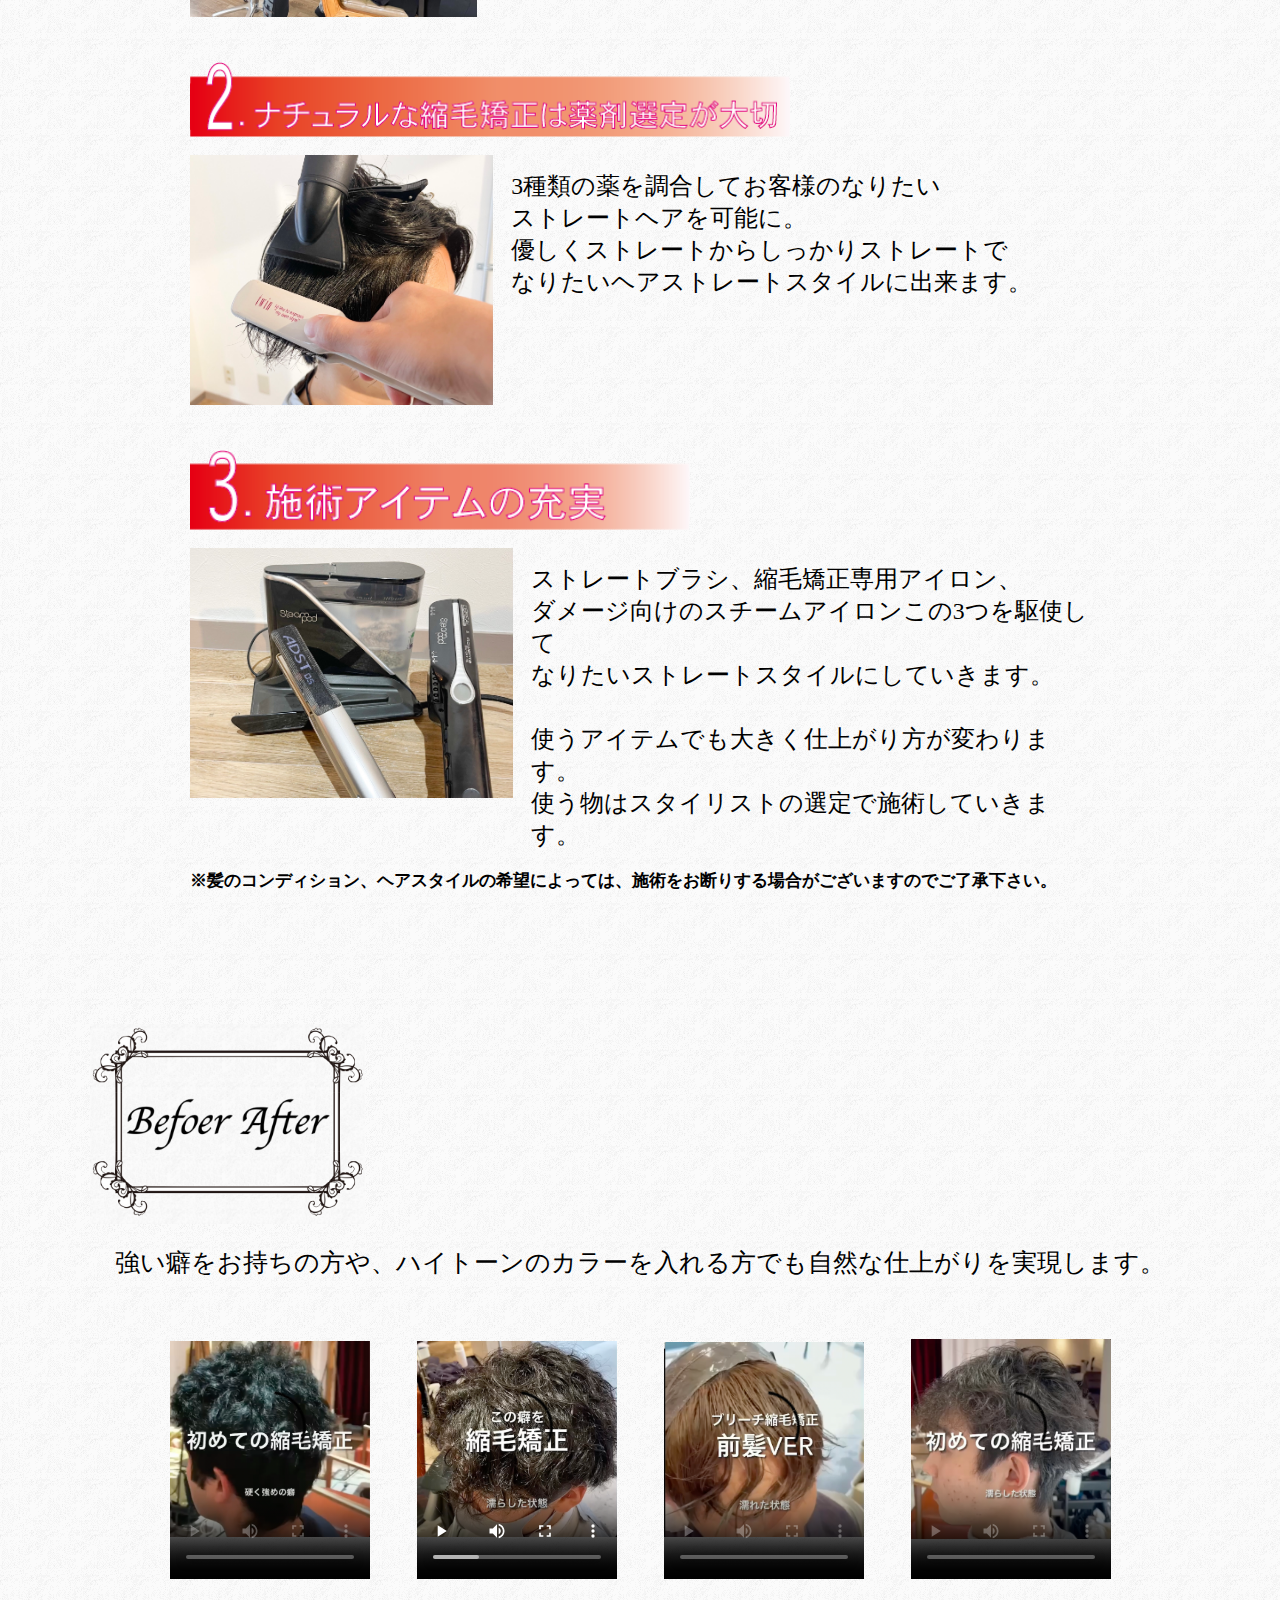
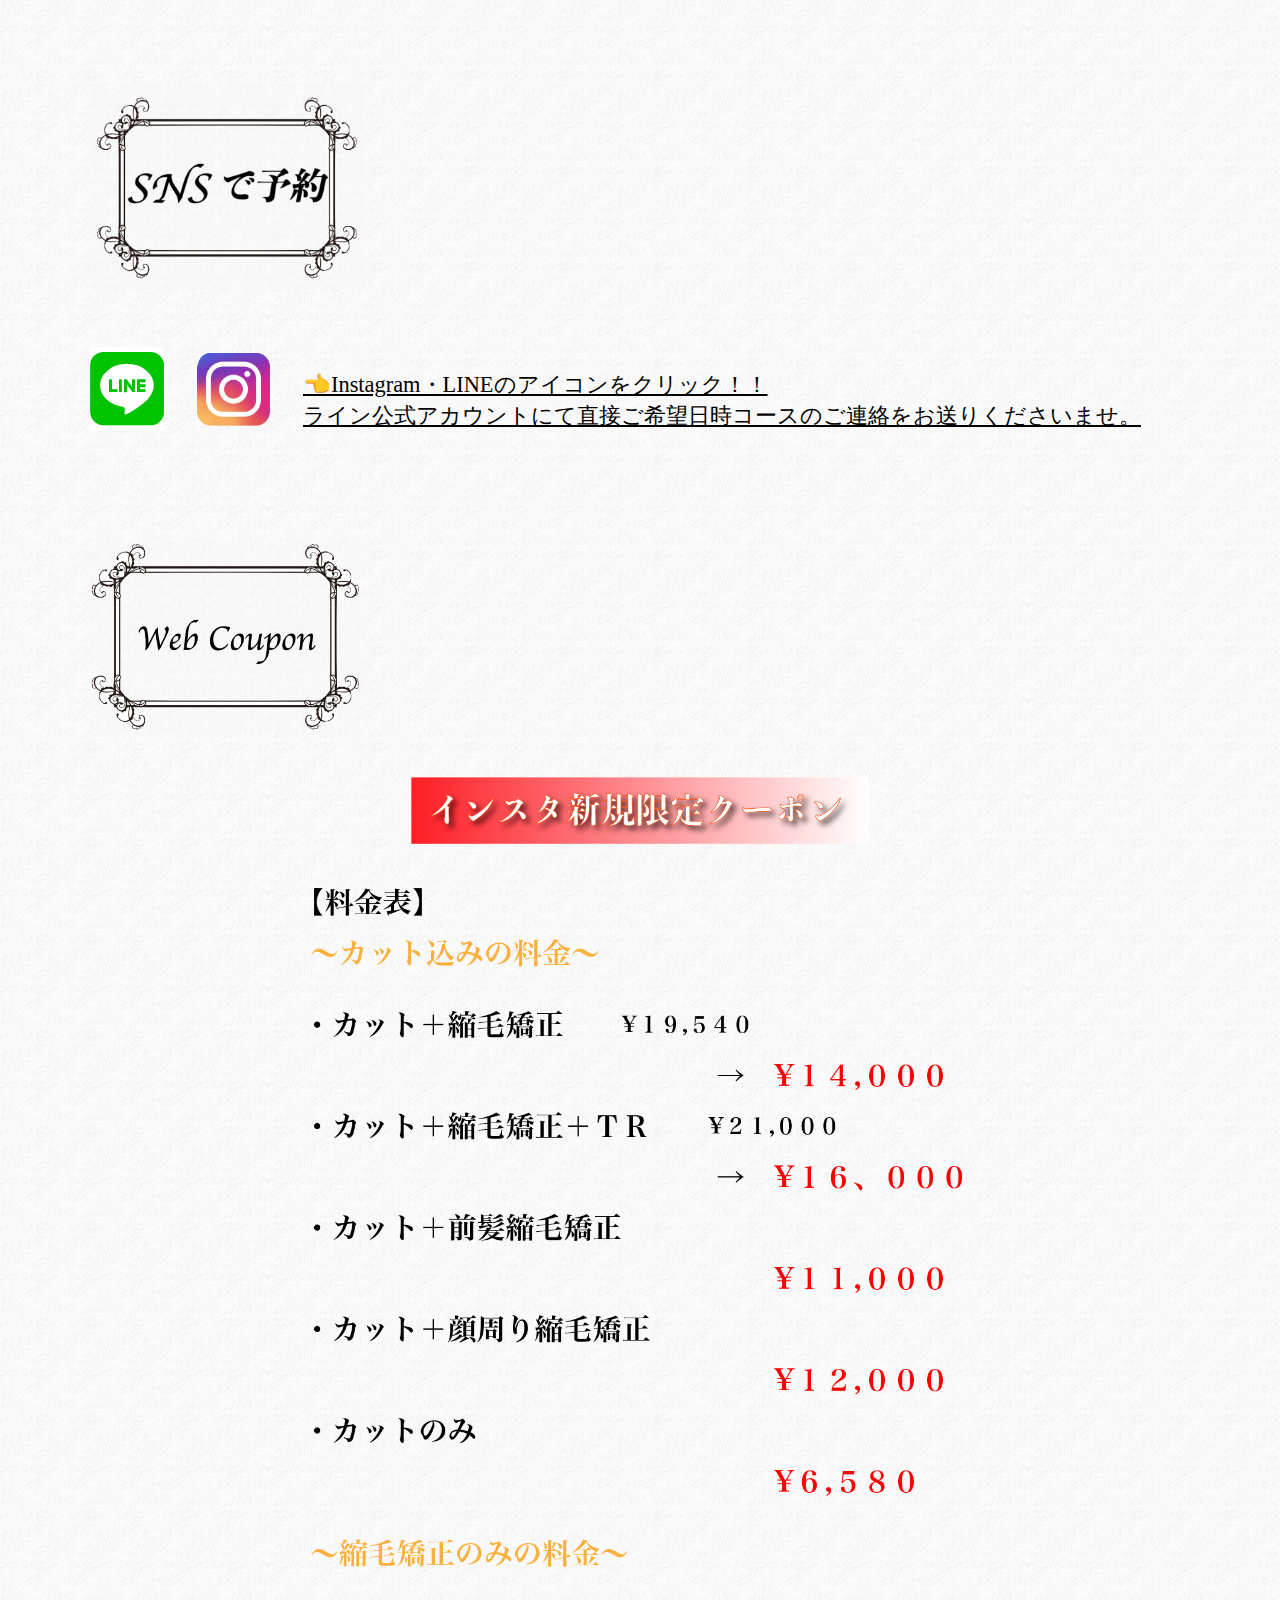
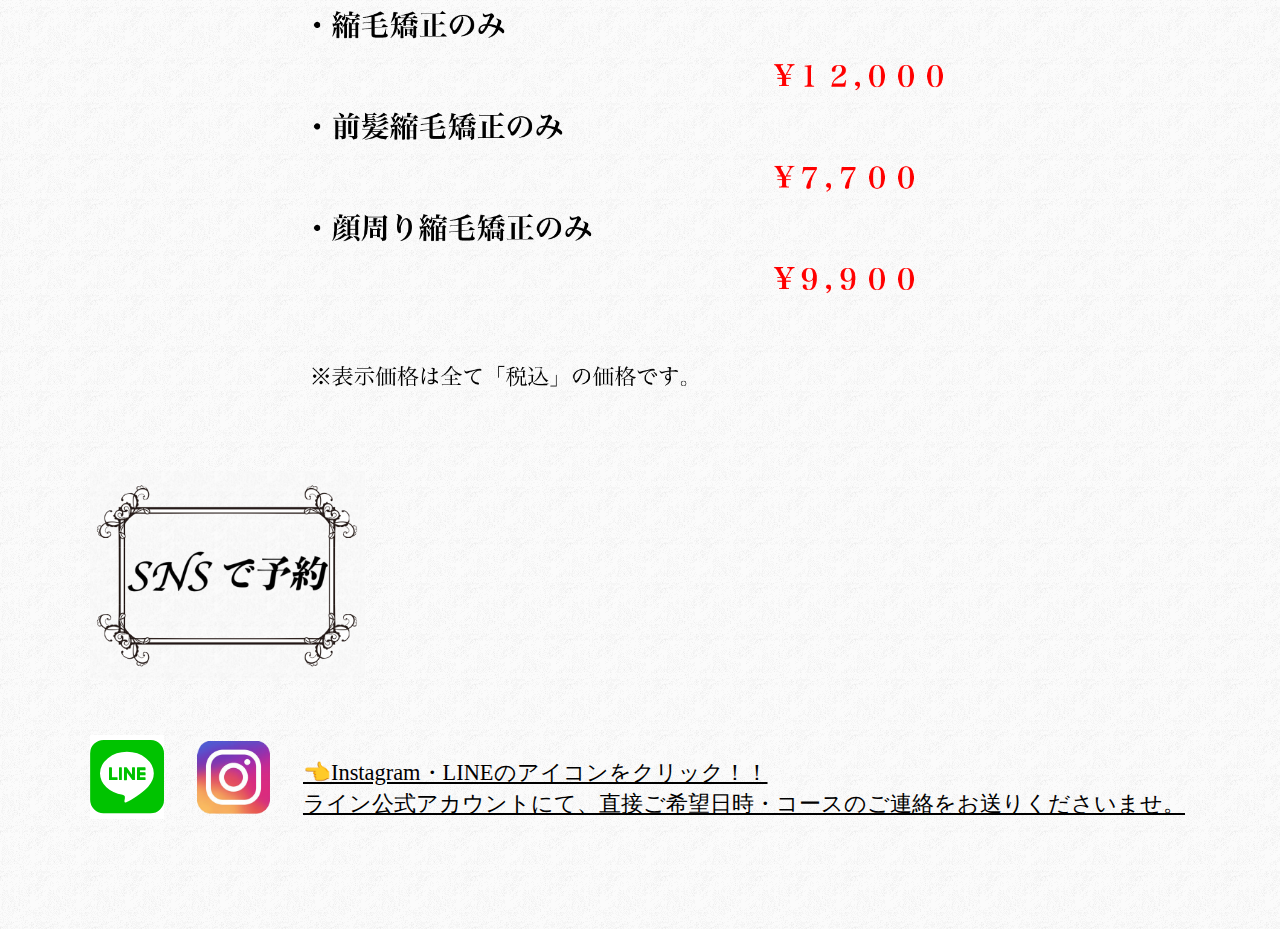
==== commit bf837370: "ラインアカウント挿入" ====
--- a/index.html
+++ b/index.html
@@ -138,7 +138,7 @@
           <img src="images/sns.png" class="reserve-img">
           <!-- <h1>SNSで簡単予約</h1> -->
           <div class="line">
-            <a href="#"><i class="fab fa-line fa-6x"></i></a>
+            <a href="https://line.me/ti/p/ETqpKuFV9M"><i class="fab fa-line fa-6x"></i></a>
             <a href="https://instagram.com/yamaki161?utm_medium=copy_link"><img src="images/insta.png" class="insta"></a>
             <p>👈Instagram・LINEのアイコンをクリック！！<br>
               ライン公式アカウントにて、直接ご希望日時・コースのご連絡をお送りくださいませ。
--- a/index.css
+++ b/index.css
@@ -34,7 +34,7 @@
   margin-top: 30px;
   padding-top: 10px;
   padding-right: 3%;
-  width: 43%;
+  width: 40%;
   text-align: right;
 }
 
@@ -242,19 +242,19 @@
   .logo {
     width: 110px;
     height: 65px;
-    margin: 7% auto;
+    margin: 7% 0 7% auto;
     display: block;
   }
 
   .header-right {
     width: 48%;
-    margin-top: initial;
+    margin-top: 15px;
   }
 
   .header-right h6 {
     font-size: 60%;
-  }
-
+    white-space: nowrap;
+  }
 
   .top-img {
     width: 340px;
@@ -288,14 +288,12 @@
 
   .title-img {
     width: 60%;
-  }
-
-  .procedure {
-    text-align: center;
+    margin-bottom: 15px;
   }
   
   .title-img2 {
     width: 70%;
+    margin-bottom: 15px;
   }
 
   .explain p {
@@ -304,29 +302,33 @@
   }
 
   .content-img2 {
-    width: 180px;
+    width: 160px;
     height: 130px;
+    margin: 0 auto;
   }
 
   .content-img, .content-img3 {
-    height: 120px;
-    width: 180px;
+    height: 130px;
+    width: 150px;
+    margin: 0 auto;
   }
 
   .procedure {
     flex-direction: column;
-    
+    text-align: center;
   }
 
   .procedure p {
     flex-wrap: wrap;
-    font-size: 60%;
+    font-size: 70%;
     width: 350px;
     margin-top: 1px;
+    font-weight: bold;
   }
 
   .supplement {
     font-size: 60%;
+    margin-top: 10px;
   }
 
   .media {
@@ -357,6 +359,10 @@
     flex-wrap: wrap;
   }
 
+  .fab {
+    font-size: 20vh;
+  }
+
 }
 
  /* i pad  */
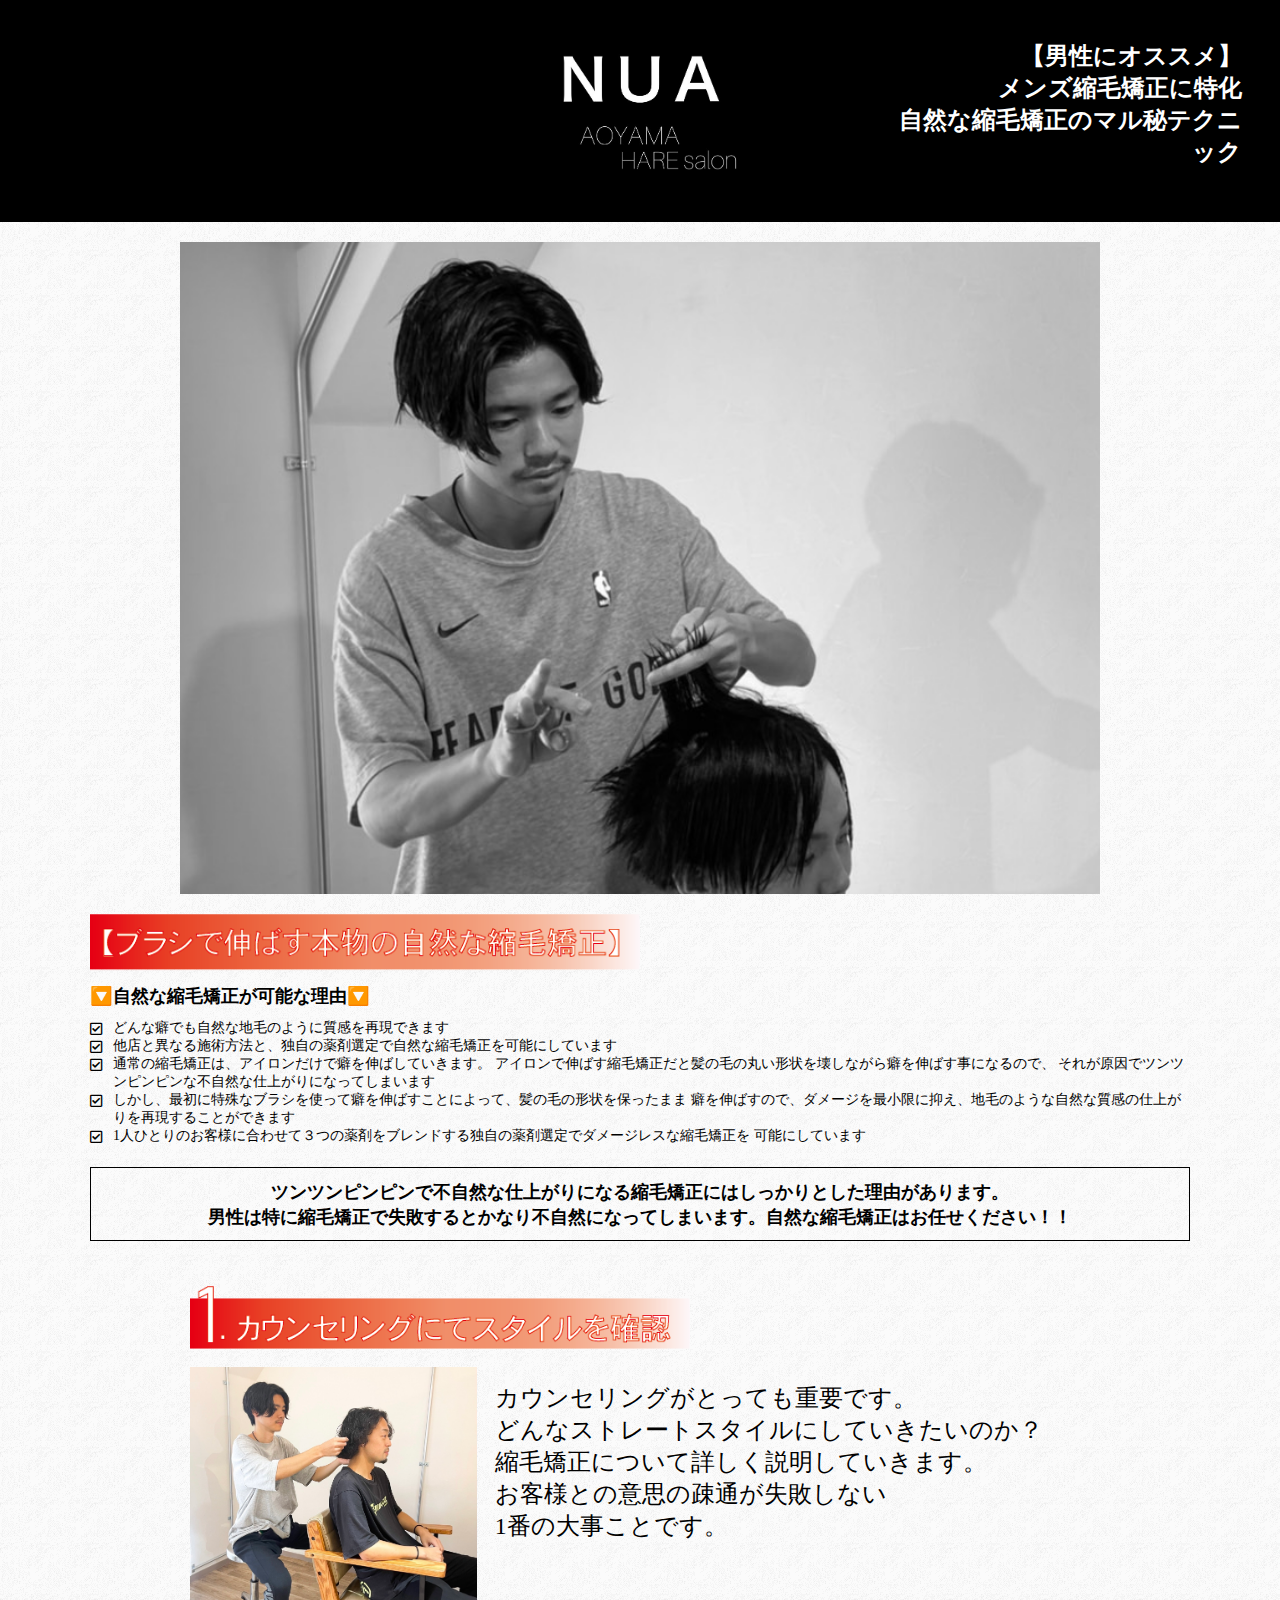
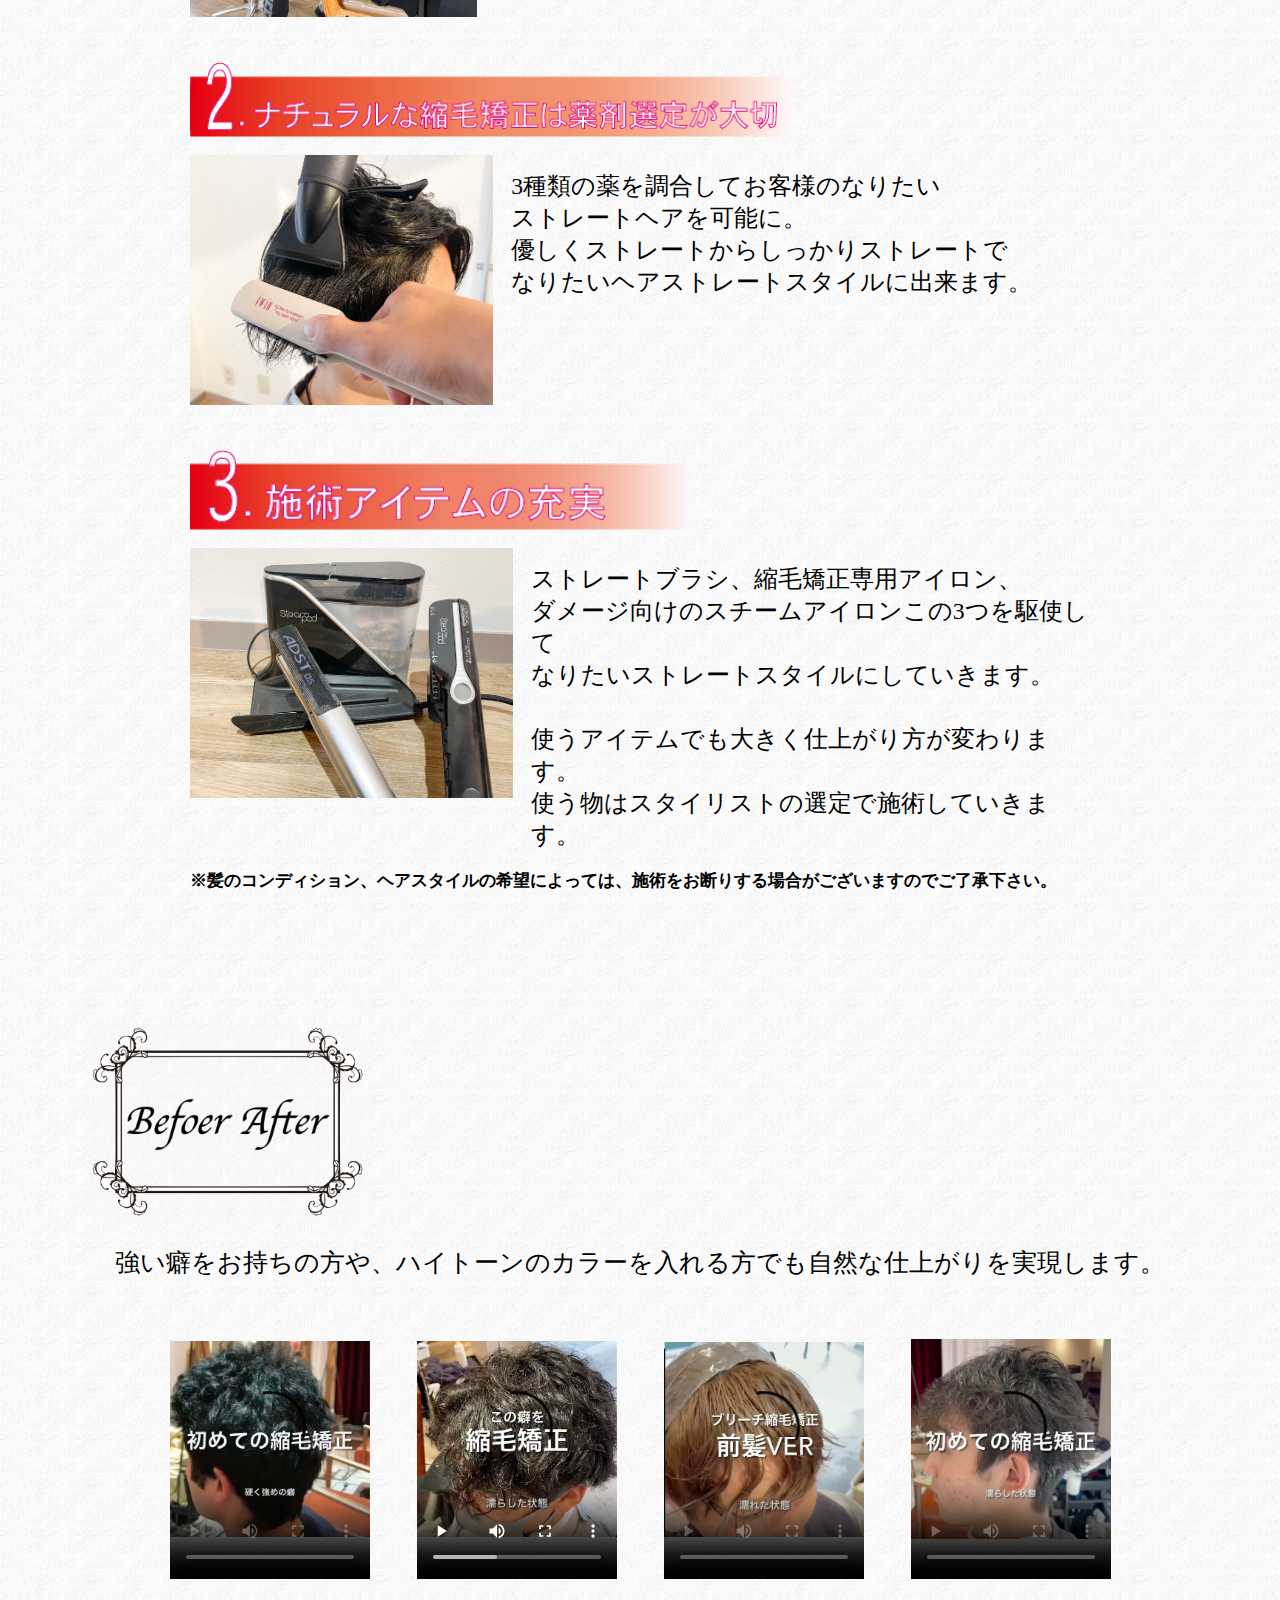
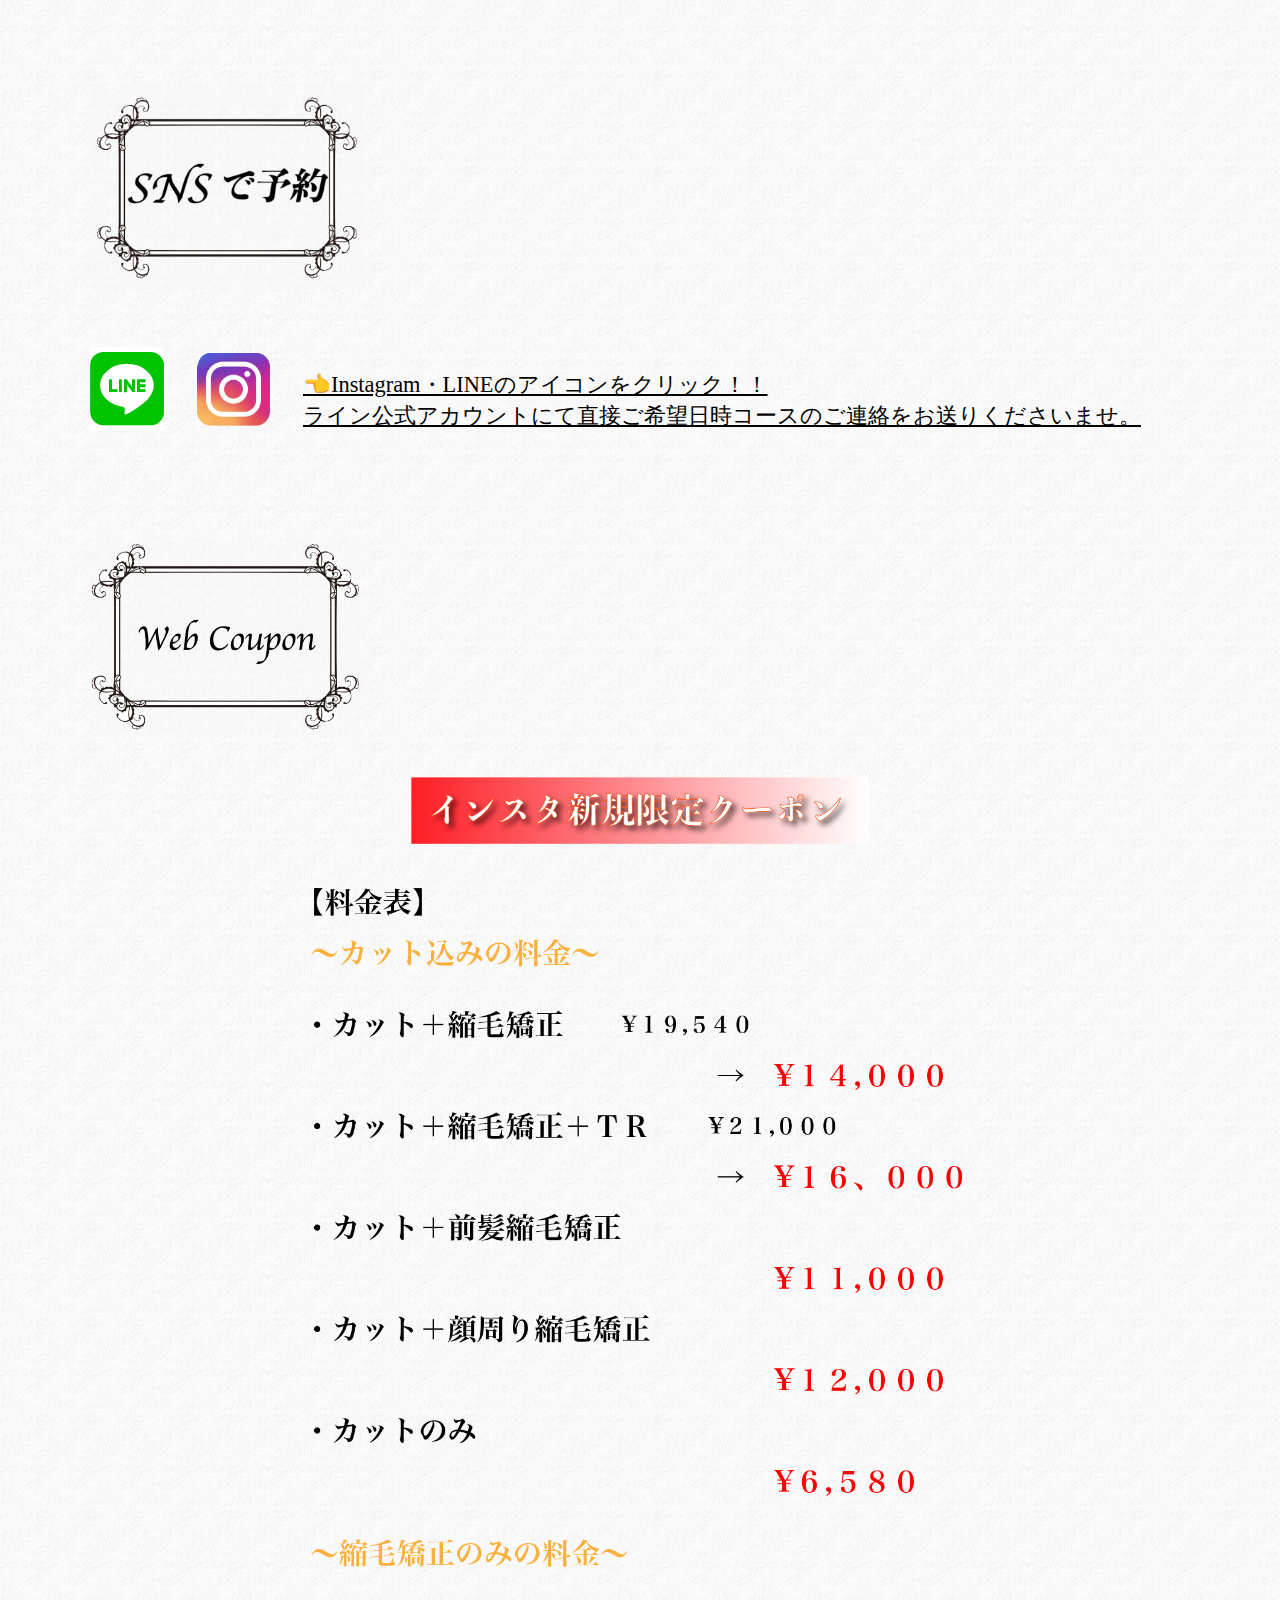
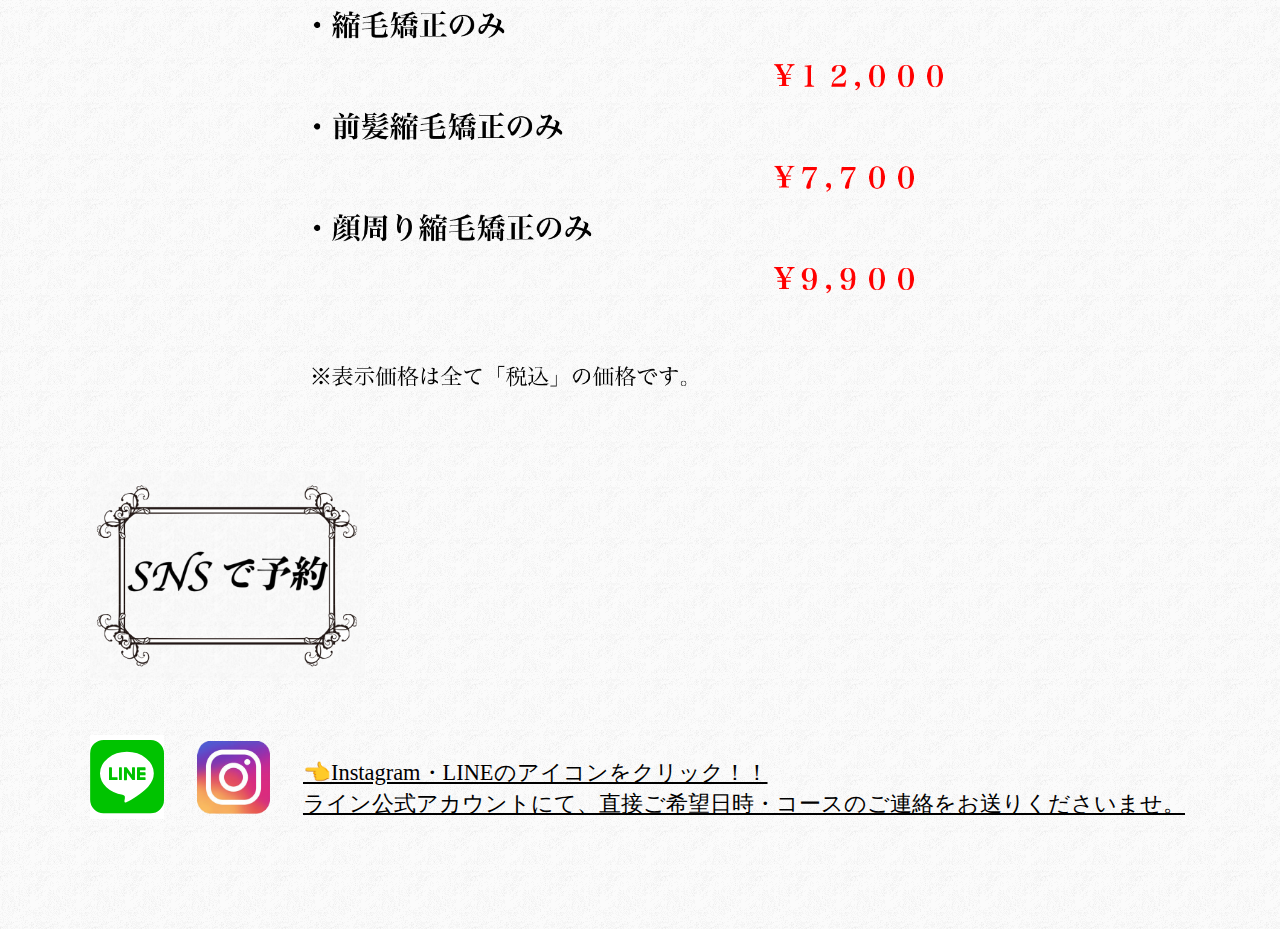
==== commit ee4ccc57: "line account add" ====
--- a/index.html
+++ b/index.html
@@ -138,7 +138,7 @@
           <img src="images/sns.png" class="reserve-img">
           <!-- <h1>SNSで簡単予約</h1> -->
           <div class="line">
-            <a href="https://line.me/ti/p/ETqpKuFV9M"><i class="fab fa-line fa-6x"></i></a>
+            <a href="https://line.me/ti/p/xdRO9kkG8H"><i class="fab fa-line fa-6x"></i></a>
             <a href="https://instagram.com/yamaki161?utm_medium=copy_link"><img src="images/insta.png" class="insta"></a>
             <p>👈Instagram・LINEのアイコンをクリック！！<br>
               ライン公式アカウントにて、直接ご希望日時・コースのご連絡をお送りくださいませ。
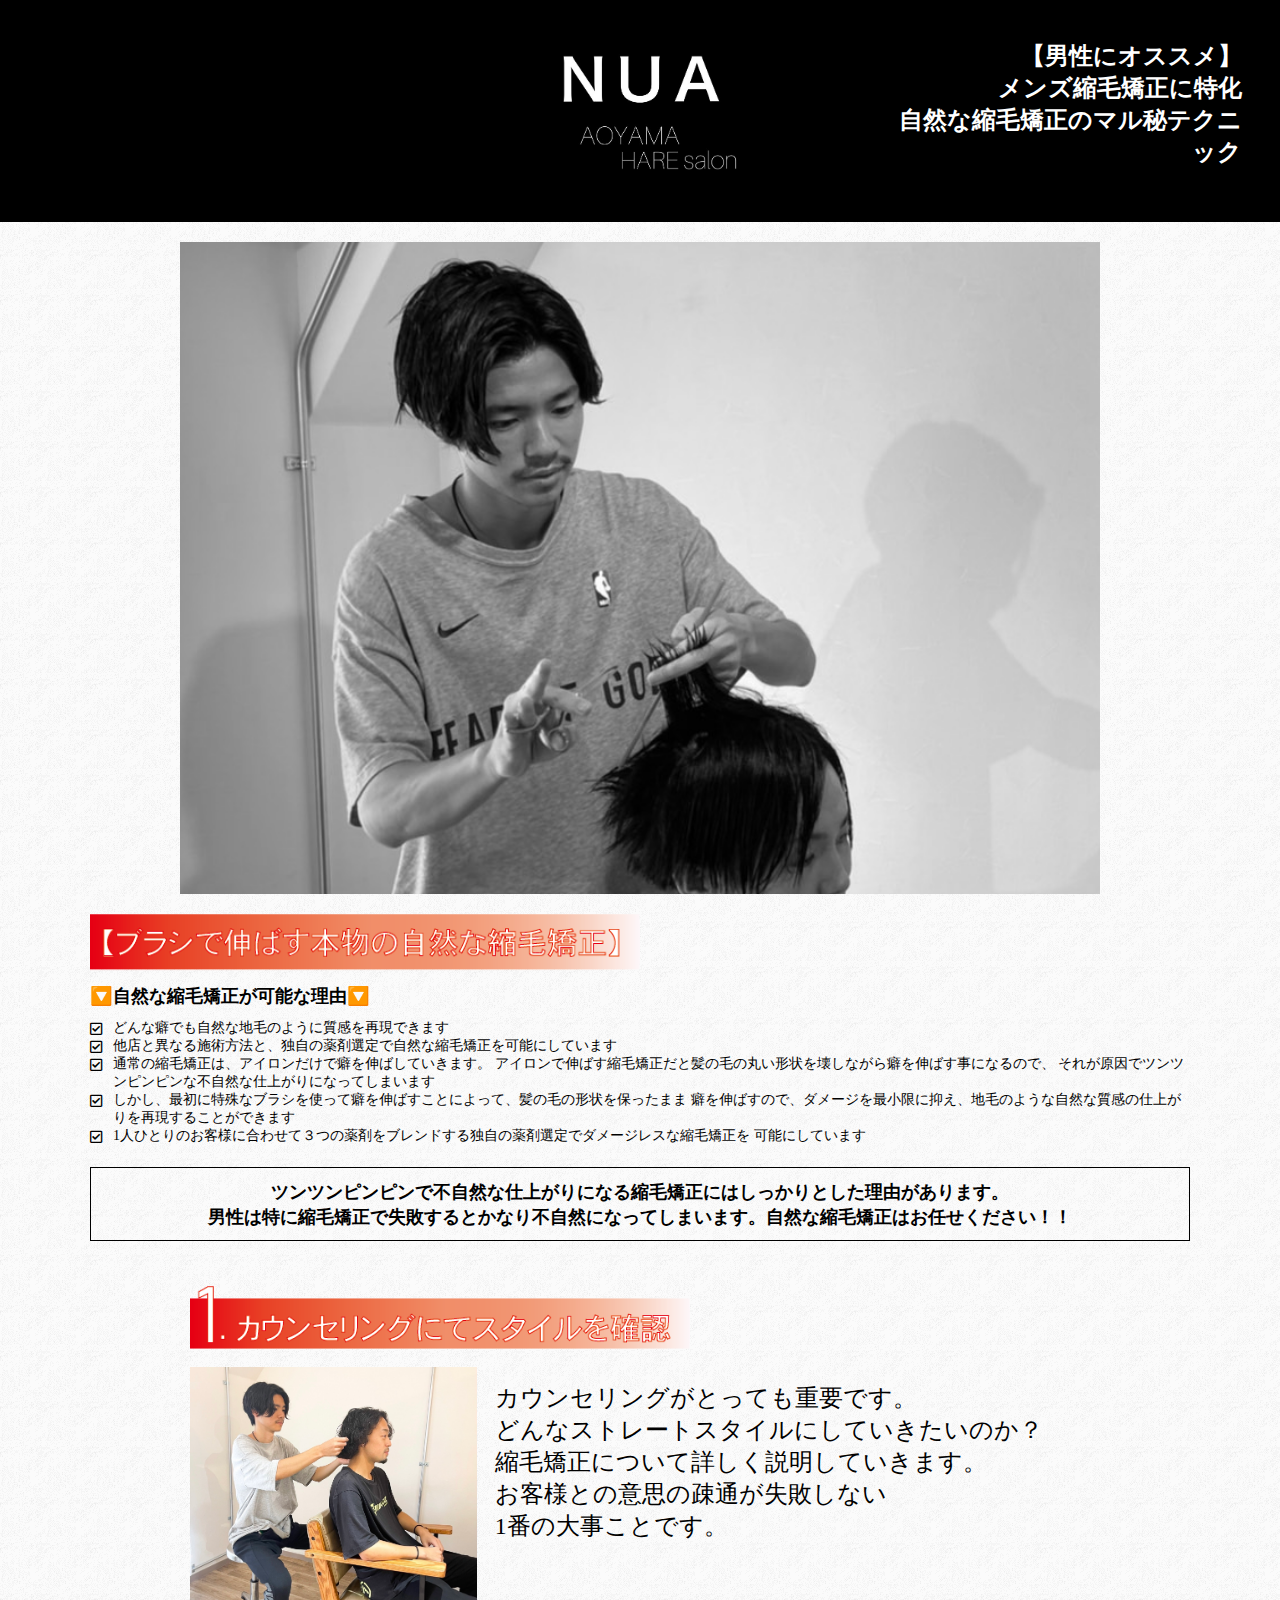
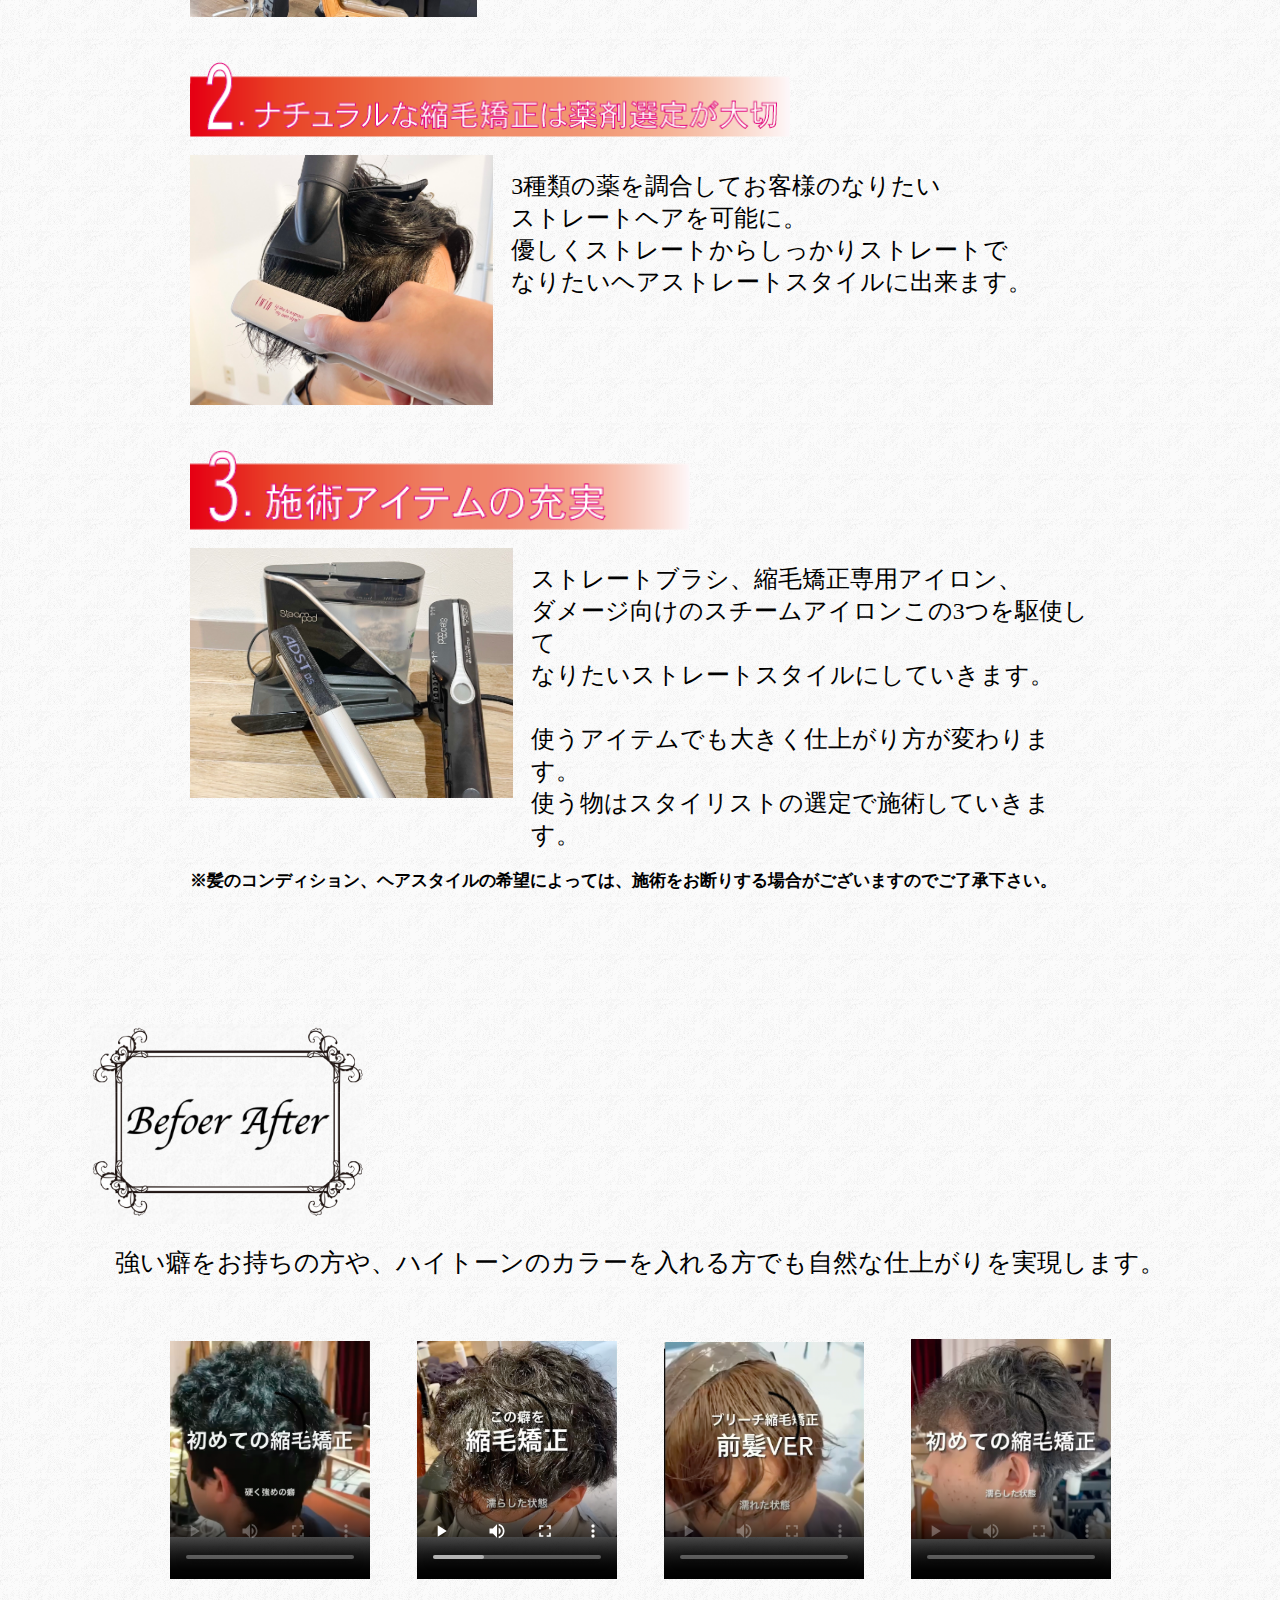
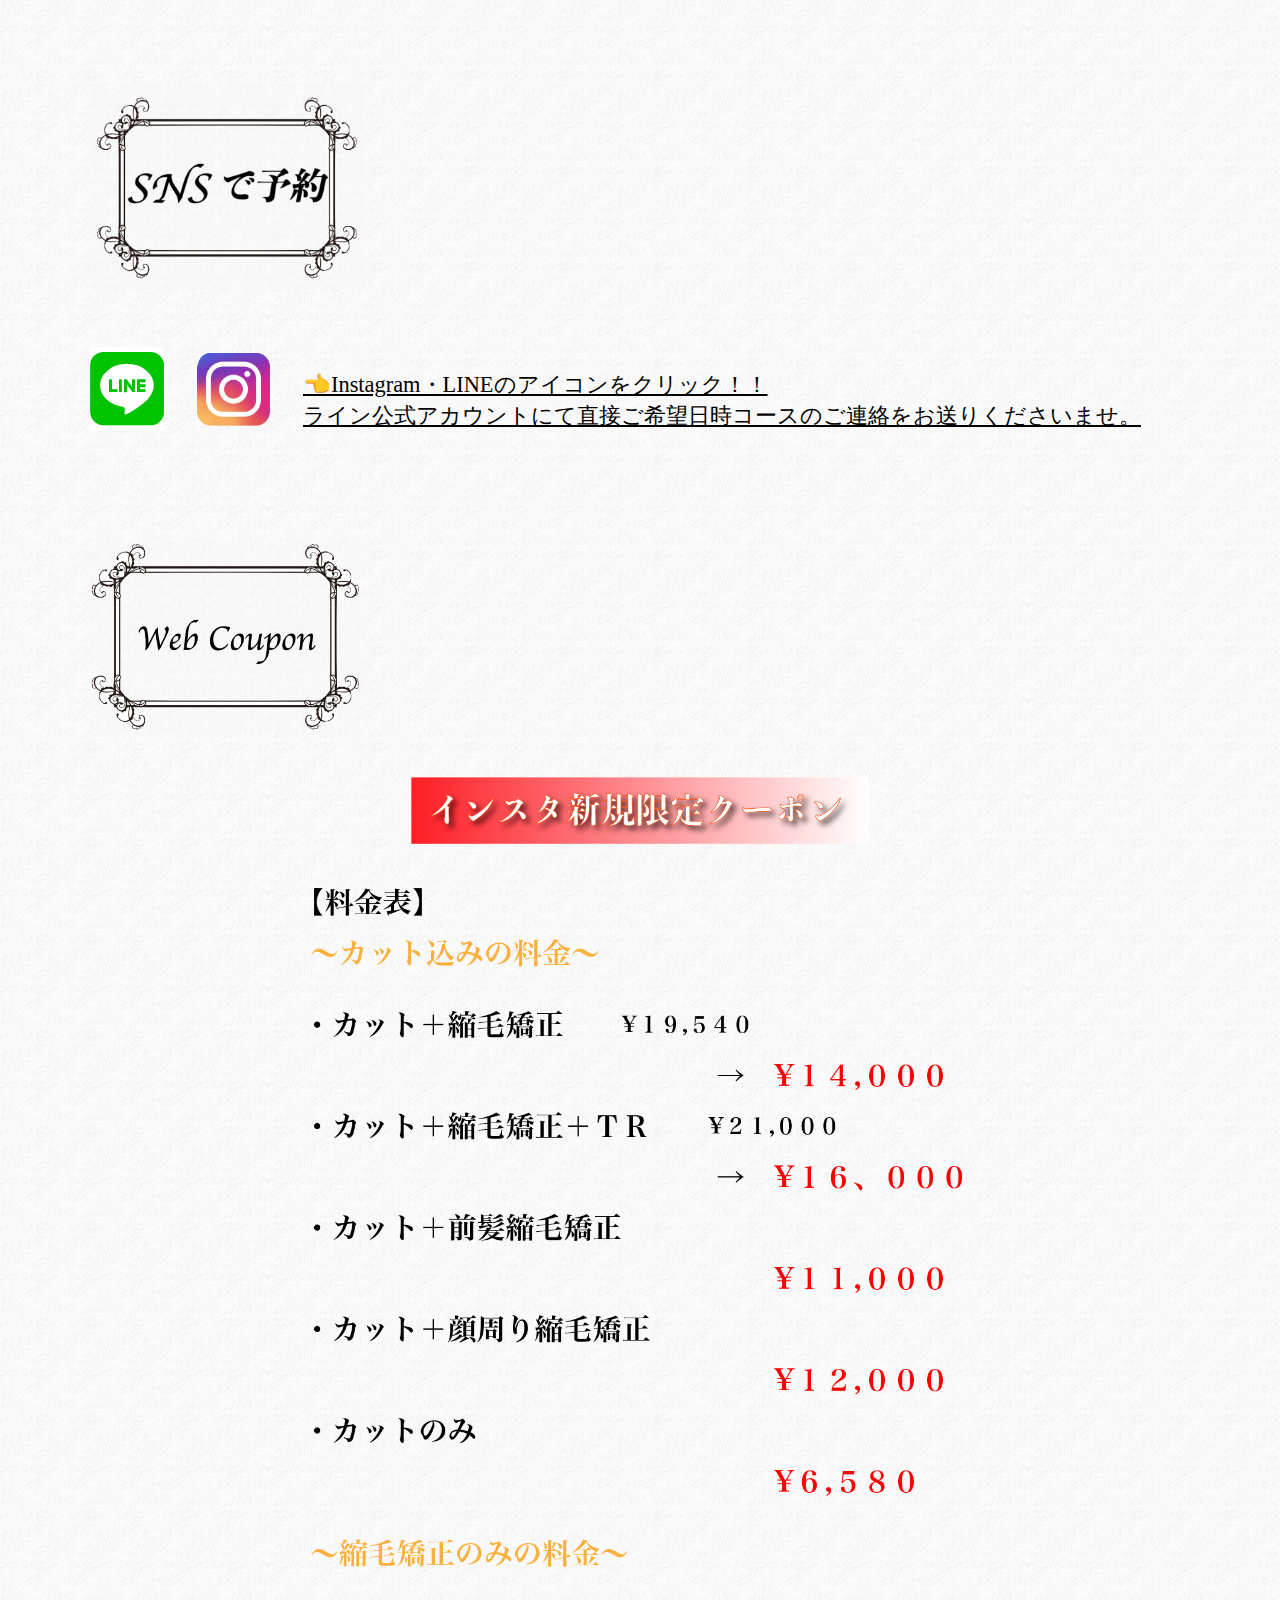
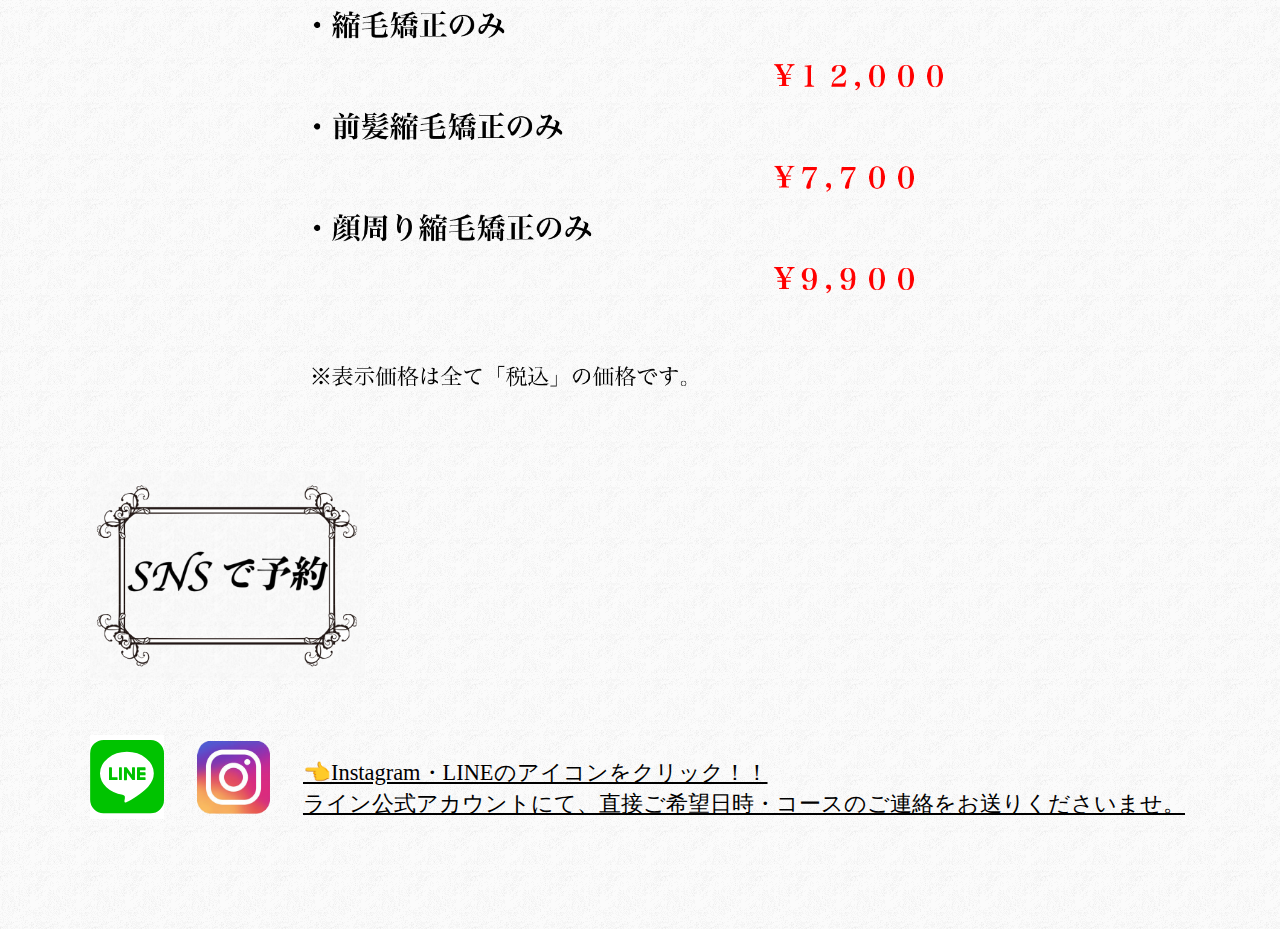
==== commit 76c8b7c5: "line account add2" ====
--- a/index.html
+++ b/index.html
@@ -118,7 +118,7 @@
         <div class="reserve">
           <img src="images/sns.png" class="reserve-img">
           <div class="line">
-            <a href="#"><i class="fab fa-line fa-6x"></i></a>
+            <a href="https://line.me/ti/p/xdRO9kkG8H"><i class="fab fa-line fa-6x"></i></a>
             <a href="https://instagram.com/yamaki161?utm_medium=copy_link"><img src="images/insta.png" class="insta"></a>
             <p>👈Instagram・LINEのアイコンをクリック！！<br>
               ライン公式アカウントにて直接ご希望日時コースのご連絡をお送りくださいませ。
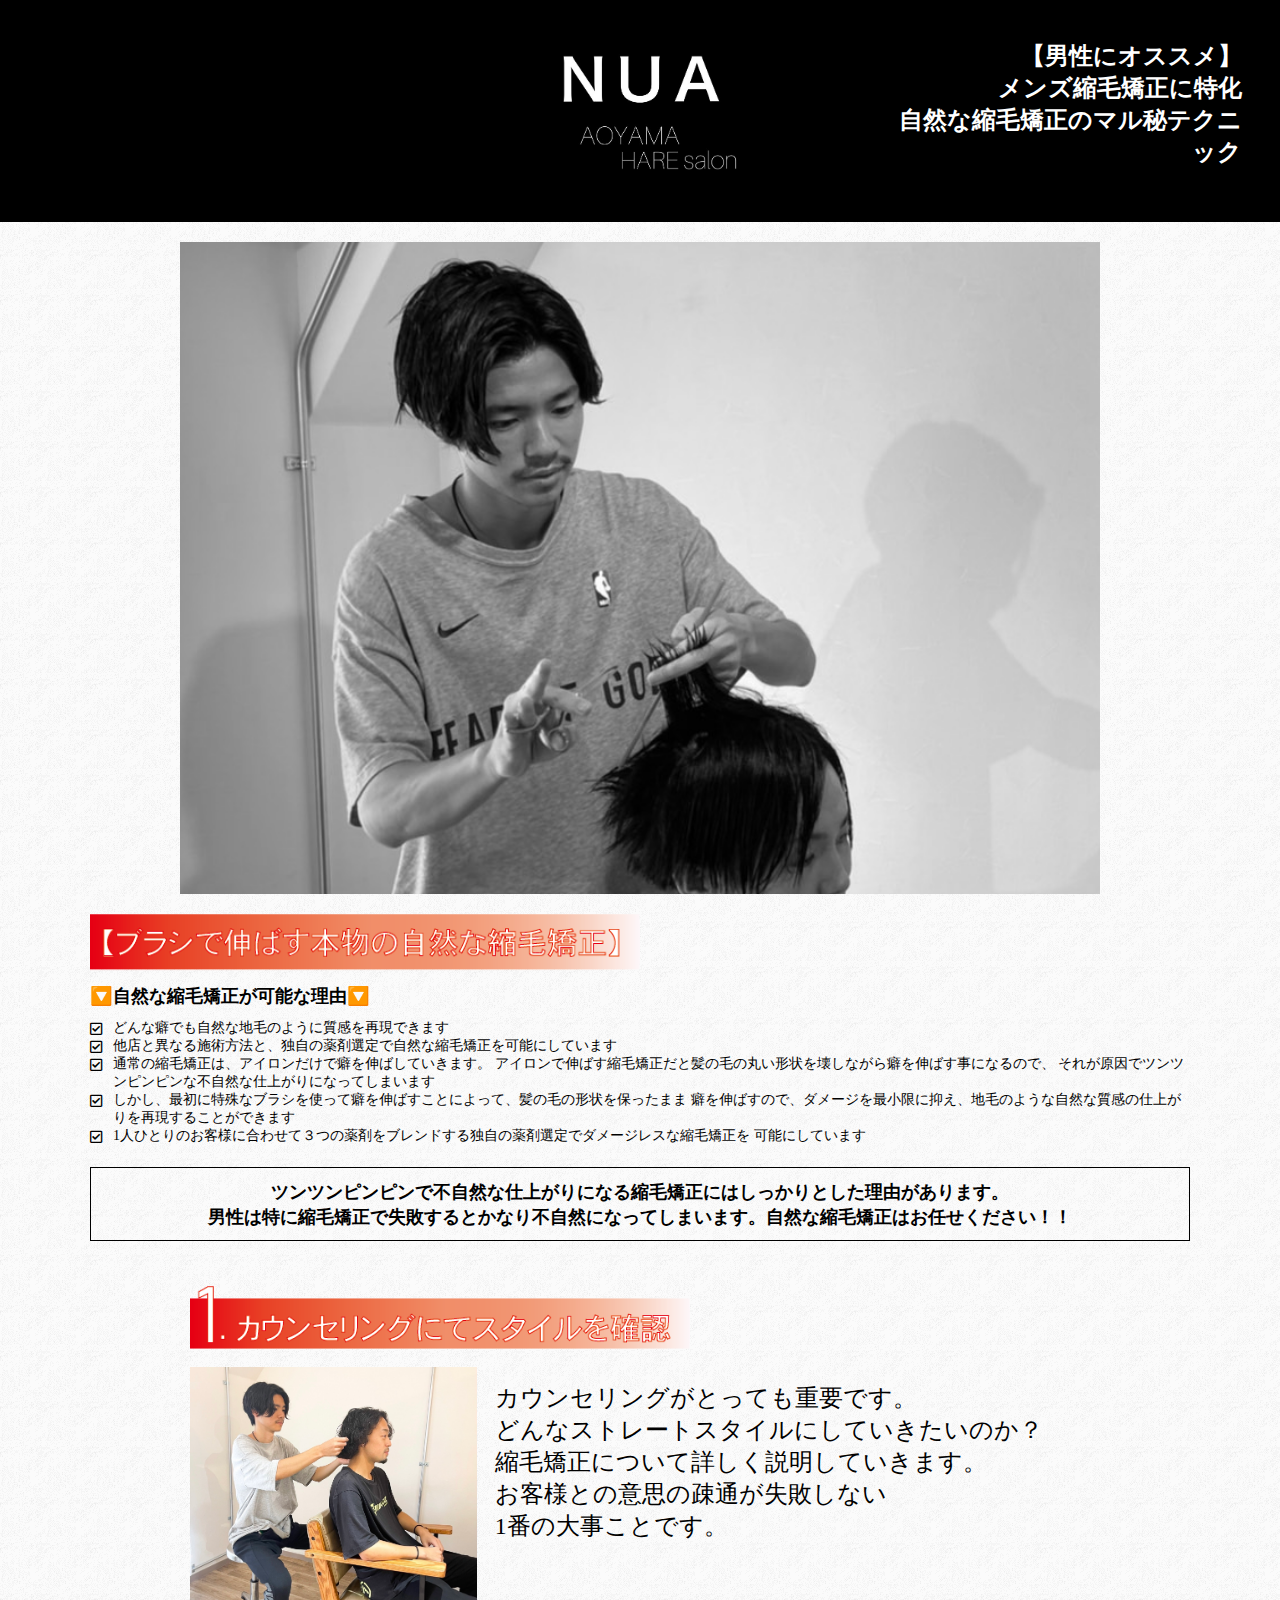
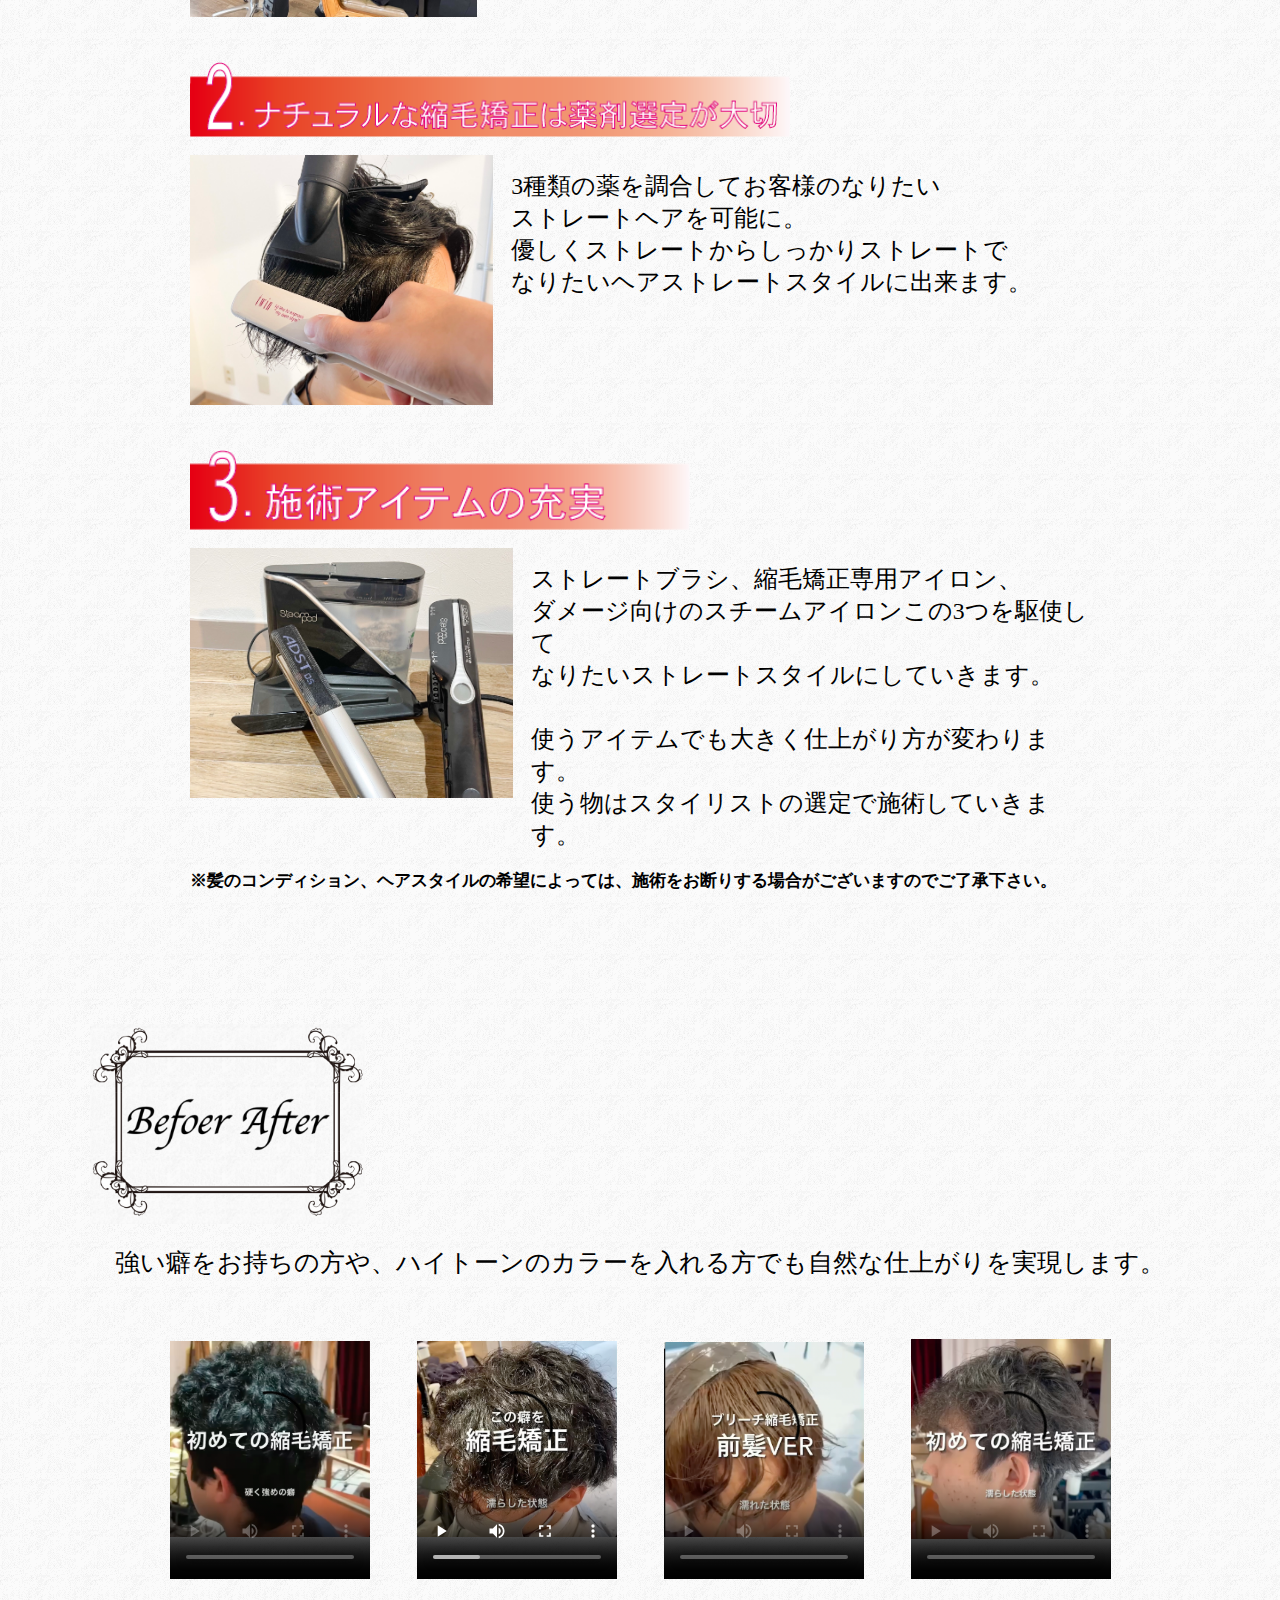
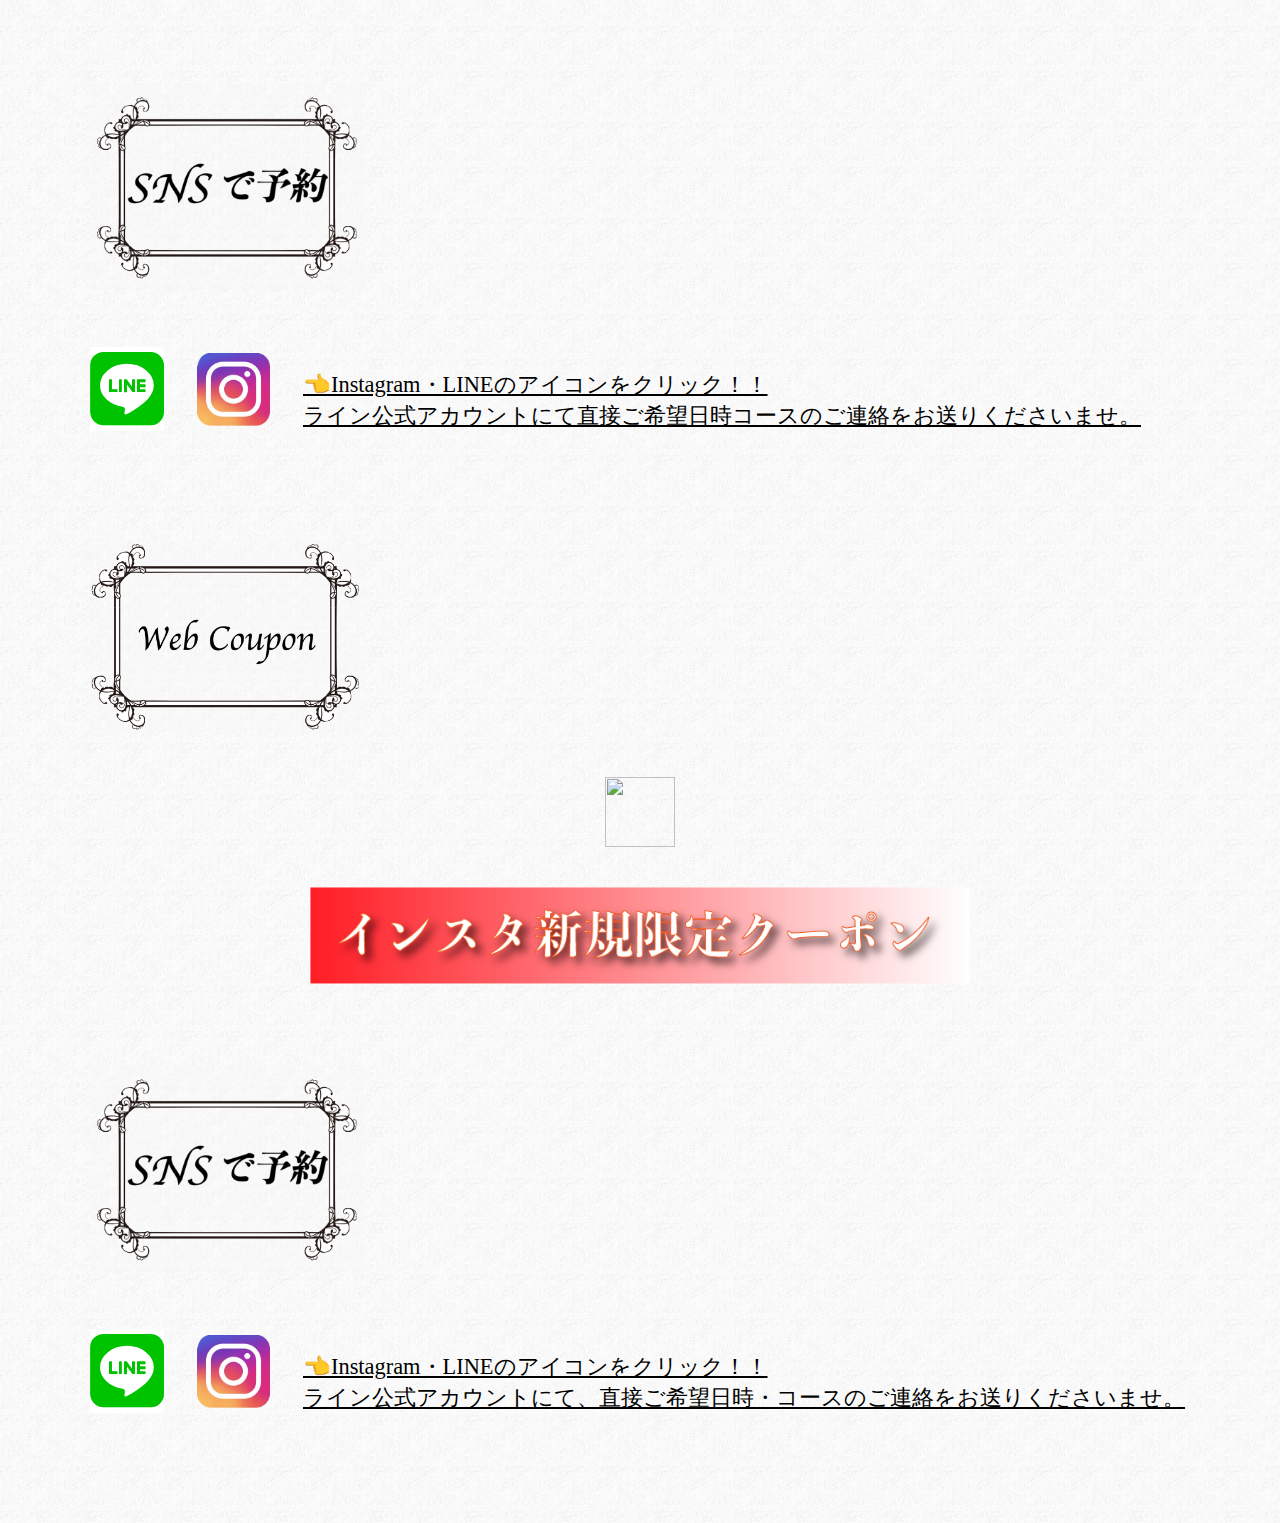
==== commit 1a6f4a10: "price menu change" ====
--- a/index.html
+++ b/index.html
@@ -129,8 +129,8 @@
         <div class="coupons">
           <img src="images/coupon-title.png" class="coupon-img">
           <div class="coupon">
-            <img src="images/coupon.png" class="coupon-price1">
-            <img src="images/price1.png" alt="coupon1" class="coupon-price2">
+            <img src="images/c-title.png" class="coupon-price1">
+            <img src="images/coupon.png" alt="coupon1" class="coupon-price2">
           </div>
         </div>
 
--- a/index.css
+++ b/index.css
@@ -170,7 +170,7 @@
 
 .coupons {
   text-align: left;
-  margin-bottom: 80px;
+  margin-bottom: 30px;
 }
 
 .coupon-img {
@@ -249,11 +249,11 @@
   .header-right {
     width: 48%;
     margin-top: 15px;
+    padding-right: 1%;
   }
 
   .header-right h6 {
     font-size: 60%;
-    white-space: nowrap;
   }
 
   .top-img {
@@ -348,6 +348,7 @@
   .coupon-price1 {
     width: 300px;
     height: 40px;
+    margin-bottom: 20px;
   }
 
   .coupon-price2 {
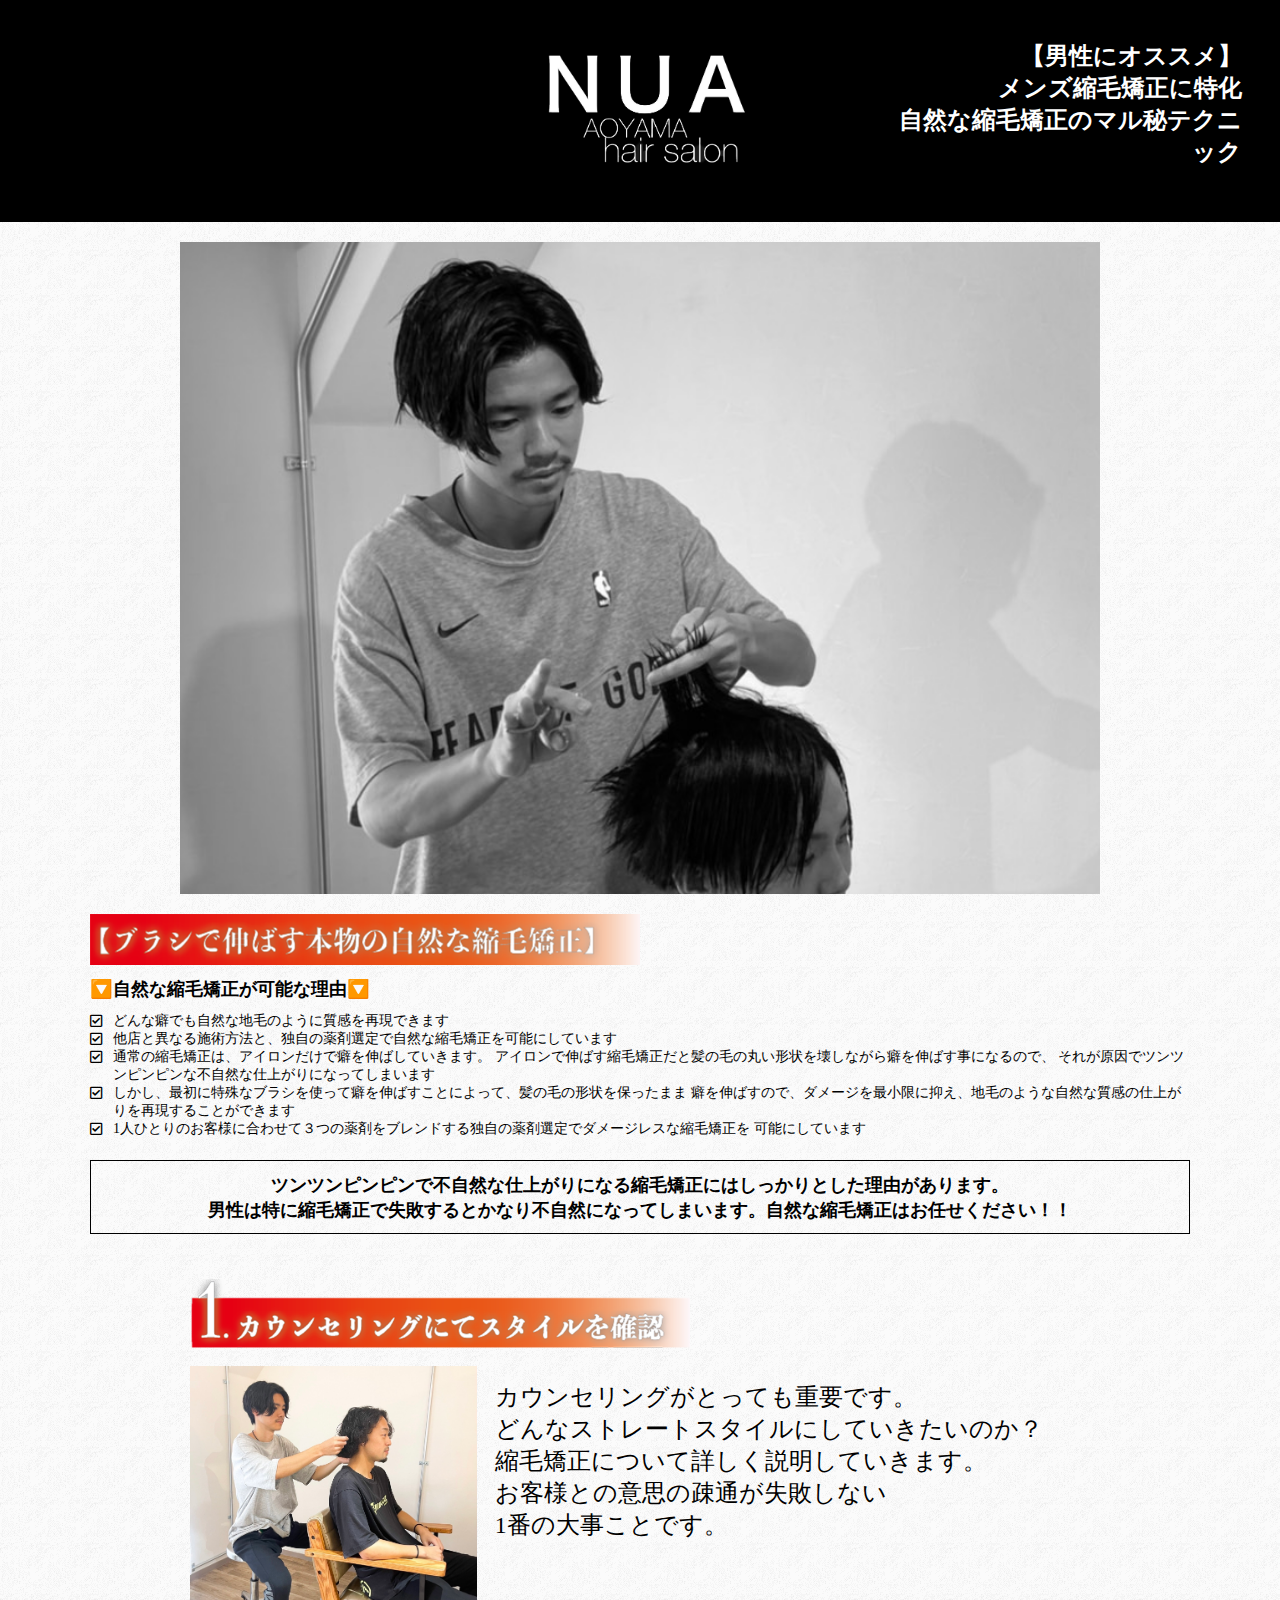
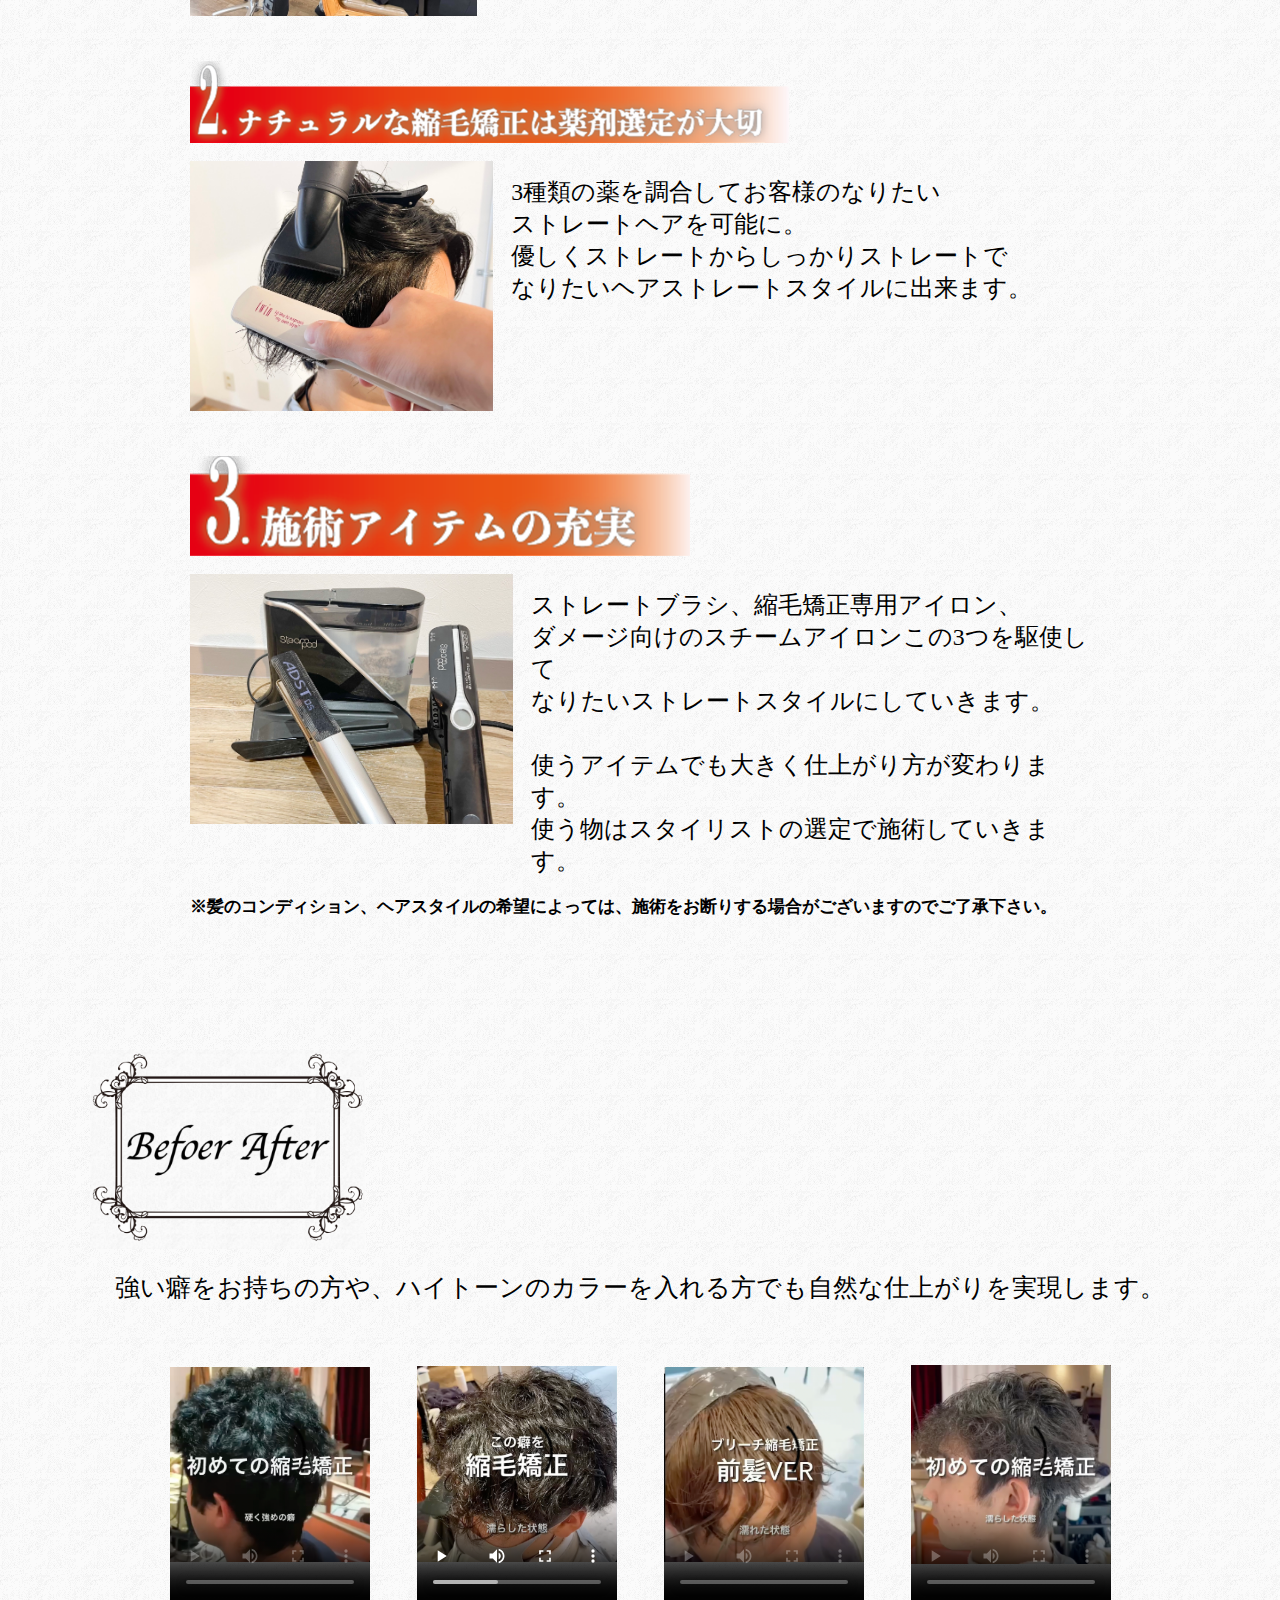
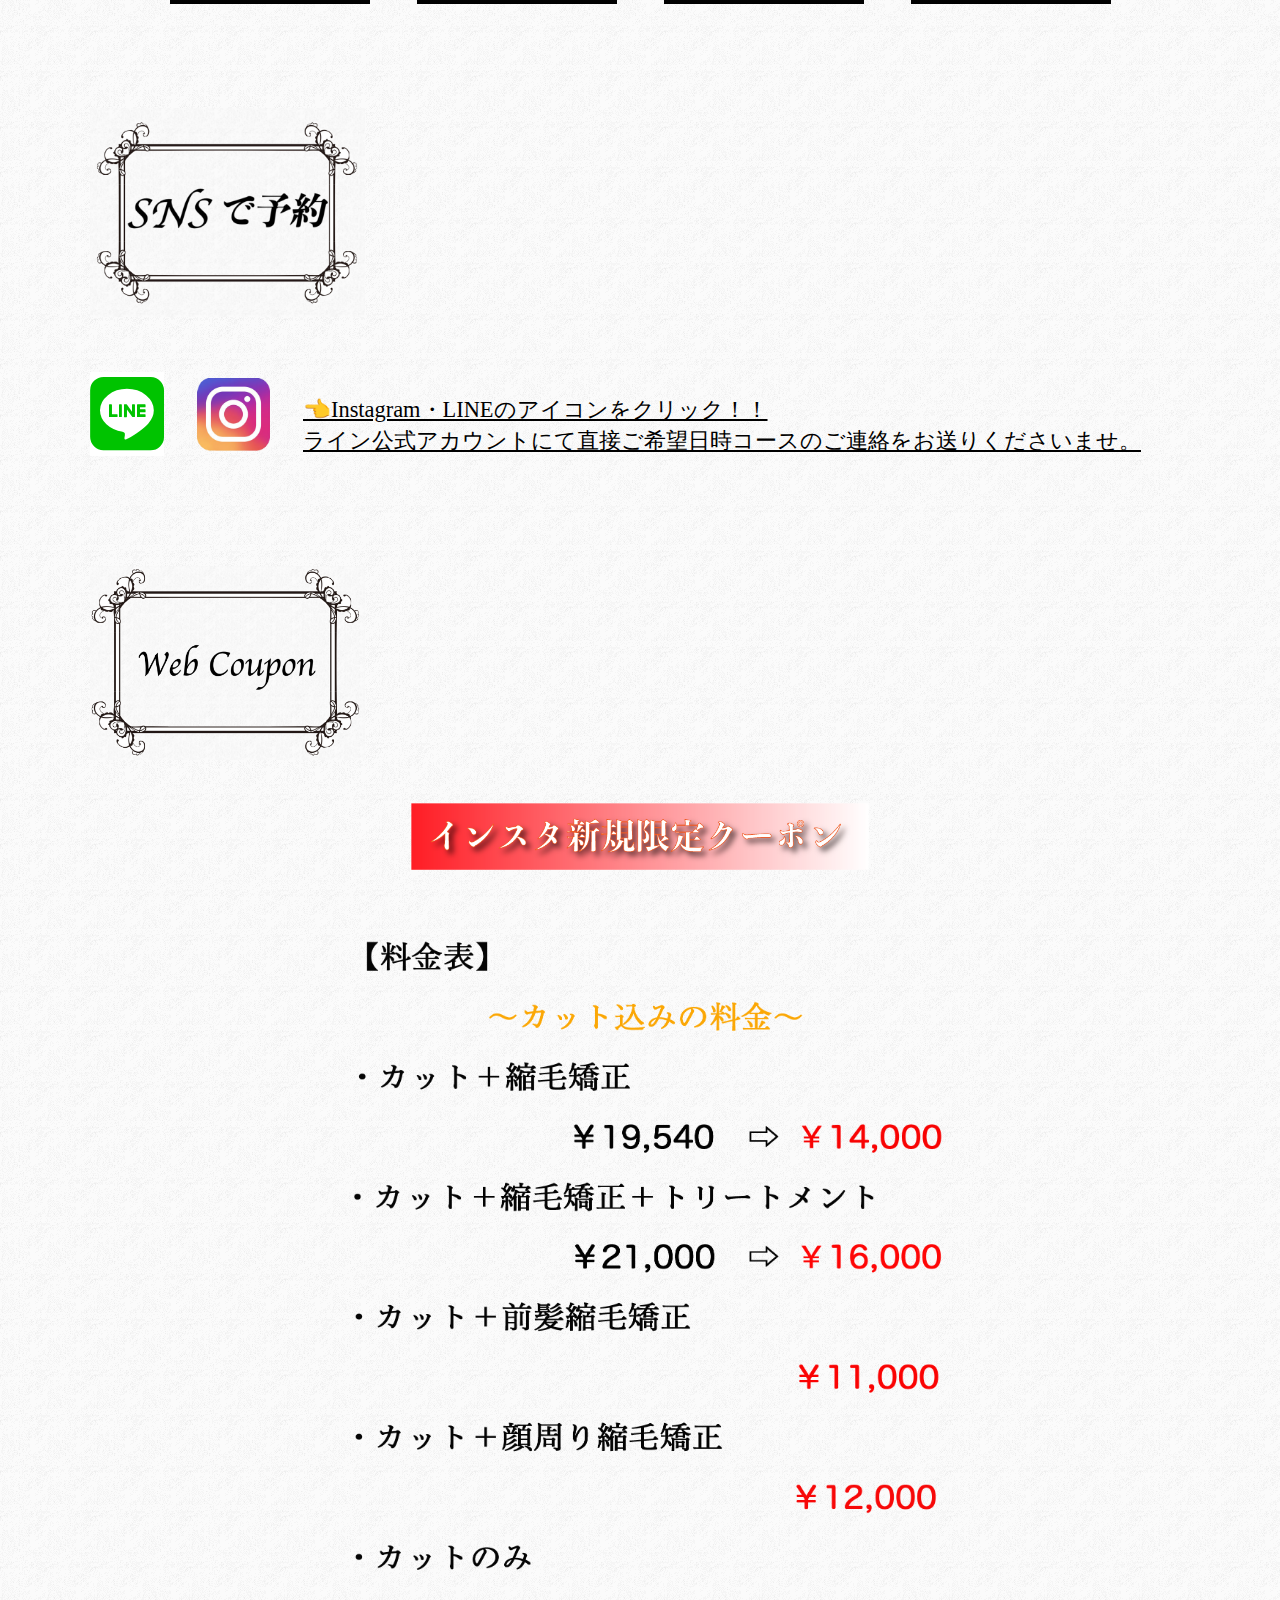
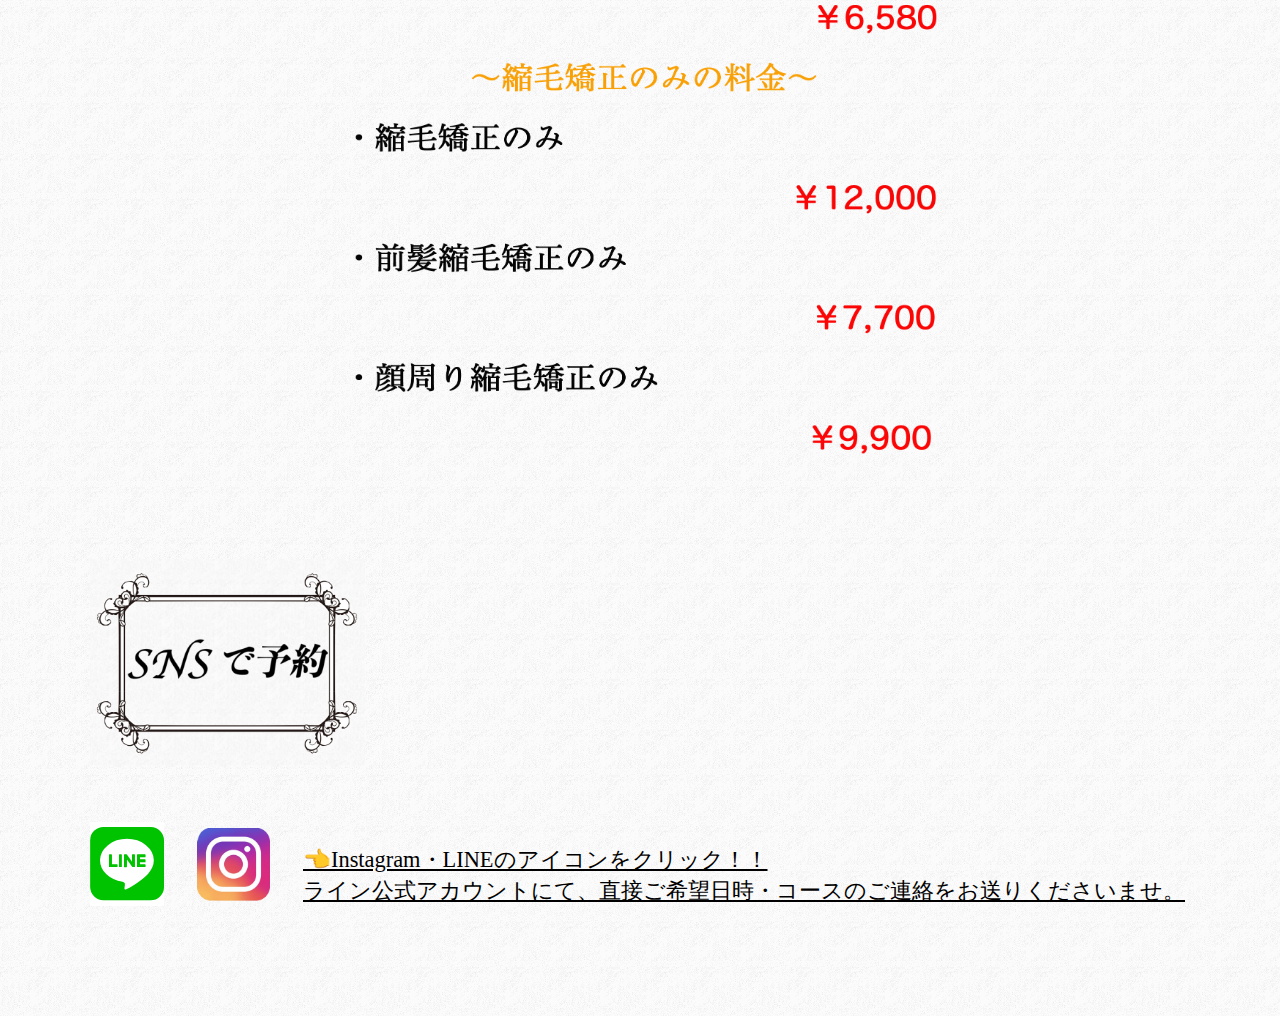
==== commit 5e7d7209: "title name change" ====
--- a/index.html
+++ b/index.html
@@ -59,7 +59,7 @@
         </div>
         <div class="titles">
           <div class="title1">
-            <img src="images/title.png" class="title-img">
+            <img src="images/title1.png" class="title-img">
             <div class="procedure">
               <img src="images/sample1.jpg" alt="content1" class="content-img">
               <p>
--- a/index.css
+++ b/index.css
@@ -242,18 +242,19 @@
   .logo {
     width: 110px;
     height: 65px;
-    margin: 7% 0 7% auto;
+    margin: 7% 10px 7% auto;
     display: block;
   }
 
   .header-right {
     width: 48%;
-    margin-top: 15px;
+    margin-top: 20px;
     padding-right: 1%;
   }
 
   .header-right h6 {
     font-size: 60%;
+    white-space: nowrap;
   }
 
   .top-img {
